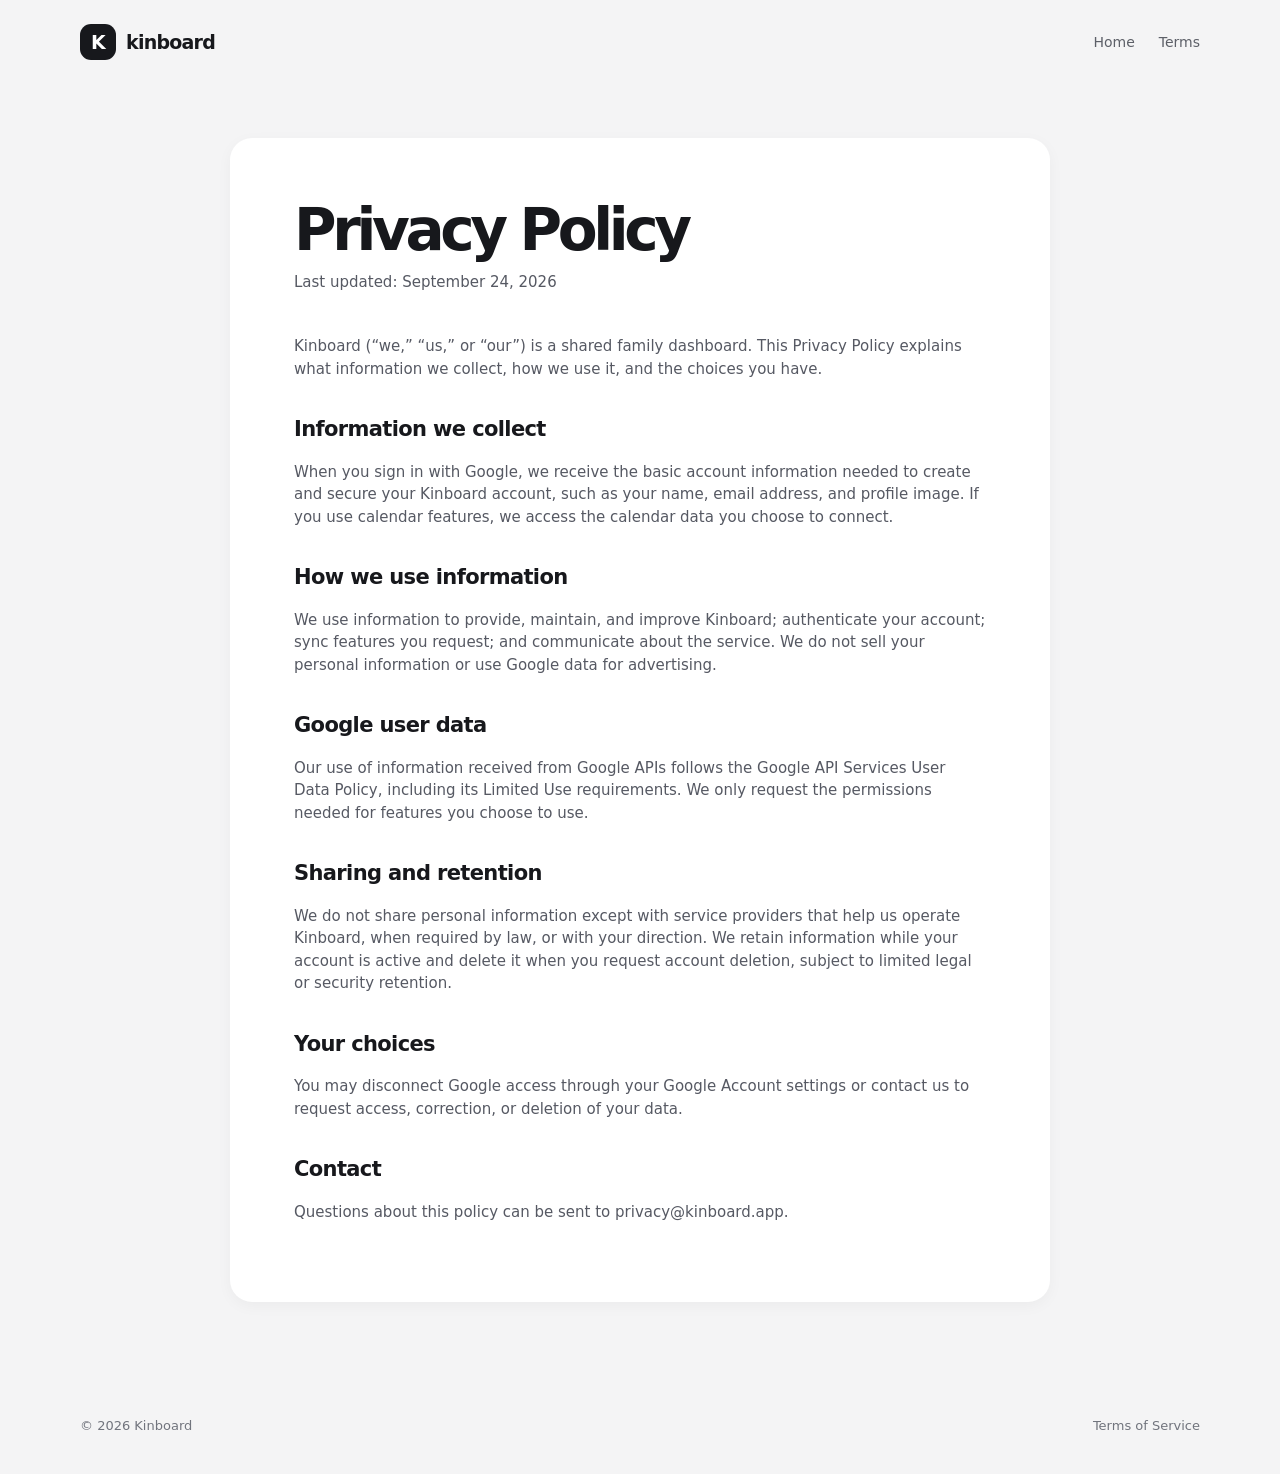
==== privacy/index.html @ 1fabeb4c "Create Kinboard landing page" ====
<!doctype html><html lang="en"><head><meta charset="utf-8"><meta name="viewport" content="width=device-width, initial-scale=1"><title>Privacy Policy — Kinboard</title><link rel="stylesheet" href="../styles.css"></head><body><header class="site-header"><div class="container nav"><a class="brand" href="/"><span class="brand-mark">K</span> kinboard</a><nav class="nav-links"><a href="/">Home</a><a href="/terms/">Terms</a></nav></div></header><main class="legal container"><article class="card legal-card"><h1>Privacy Policy</h1><p class="updated">Last updated: September 24, 2026</p><p>Kinboard (“we,” “us,” or “our”) is a shared family dashboard. This Privacy Policy explains what information we collect, how we use it, and the choices you have.</p><h2>Information we collect</h2><p>When you sign in with Google, we receive the basic account information needed to create and secure your Kinboard account, such as your name, email address, and profile image. If you use calendar features, we access the calendar data you choose to connect.</p><h2>How we use information</h2><p>We use information to provide, maintain, and improve Kinboard; authenticate your account; sync features you request; and communicate about the service. We do not sell your personal information or use Google data for advertising.</p><h2>Google user data</h2><p>Our use of information received from Google APIs follows the Google API Services User Data Policy, including its Limited Use requirements. We only request the permissions needed for features you choose to use.</p><h2>Sharing and retention</h2><p>We do not share personal information except with service providers that help us operate Kinboard, when required by law, or with your direction. We retain information while your account is active and delete it when you request account deletion, subject to limited legal or security retention.</p><h2>Your choices</h2><p>You may disconnect Google access through your Google Account settings or contact us to request access, correction, or deletion of your data.</p><h2>Contact</h2><p>Questions about this policy can be sent to <a href="mailto:privacy@kinboard.app">privacy@kinboard.app</a>.</p></article></main><footer class="site-footer"><div class="container footer-inner"><span>© 2026 Kinboard</span><a href="/terms/">Terms of Service</a></div></footer></body></html>
---- styles.css ----
:root {
  --ink: #17181c;
  --muted: #71747d;
  --line: #e8e8ec;
  --surface: #ffffff;
  --soft: #f5f5f7;
  --blue: #2864e8;
  --lavender: #efe5f6;
  --yellow: #ffd11a;
  --shadow: 0 14px 35px rgba(25, 28, 38, .08);
}

* { box-sizing: border-box; }
html { scroll-behavior: smooth; }
body {
  margin: 0;
  color: var(--ink);
  background: #f4f4f5;
  font-family: Inter, ui-sans-serif, system-ui, -apple-system, BlinkMacSystemFont, "Segoe UI", sans-serif;
  line-height: 1.5;
}
a { color: inherit; text-decoration: none; }
.container { width: min(1120px, calc(100% - 40px)); margin: 0 auto; }
.site-header { padding: 24px 0; }
.nav { display: flex; align-items: center; justify-content: space-between; gap: 24px; }
.brand { display: flex; align-items: center; gap: 10px; font-weight: 800; font-size: 19px; letter-spacing: -.04em; }
.brand-mark { display: grid; place-items: center; width: 36px; height: 36px; border-radius: 11px; background: var(--ink); color: #fff; font-size: 19px; }
.nav-links { display: flex; align-items: center; gap: 24px; color: #5d6068; font-size: 14px; }
.nav-links a:hover { color: var(--ink); }
.nav-button, .button { display: inline-flex; align-items: center; justify-content: center; border-radius: 999px; padding: 12px 18px; background: var(--ink); color: #fff; font-weight: 700; font-size: 14px; }
.nav-button:hover, .button:hover { background: #303136; }

.hero { padding: 56px 0 68px; text-align: center; }
.eyebrow { display: inline-flex; align-items: center; gap: 8px; padding: 7px 12px; border: 1px solid #dedee3; border-radius: 999px; color: #656871; background: rgba(255,255,255,.65); font-size: 13px; font-weight: 700; }
.eyebrow span { width: 8px; height: 8px; background: #42c879; border-radius: 50%; }
h1 { max-width: 740px; margin: 22px auto 18px; font-size: clamp(44px, 7vw, 76px); line-height: .98; letter-spacing: -.075em; }
.hero-copy { max-width: 560px; margin: 0 auto 28px; color: var(--muted); font-size: 18px; }
.hero-actions { display: flex; justify-content: center; gap: 12px; flex-wrap: wrap; }
.button.secondary { color: var(--ink); background: #fff; border: 1px solid #dedee3; }

.preview { padding-bottom: 76px; }
.dashboard { display: grid; grid-template-columns: .75fr 1.25fr; gap: 20px; padding: 24px; border: 1px solid #e9e9ec; border-radius: 28px; background: #fafafa; box-shadow: var(--shadow); }
.card { border-radius: 22px; background: var(--surface); padding: 24px; box-shadow: 0 4px 15px rgba(25,28,38,.04); }
.time-card { display: flex; flex-direction: column; justify-content: center; min-height: 310px; text-align: center; }
.time { font-size: clamp(40px, 6vw, 68px); font-weight: 800; letter-spacing: -.07em; line-height: 1; }
.date { margin-top: 12px; color: #5d6068; font-size: 18px; }
.weather-card { position: relative; }
.weather-main { display: flex; align-items: center; gap: 16px; padding-bottom: 20px; border-bottom: 1px solid var(--line); }
.weather-icon { font-size: 45px; }
.temperature { font-size: 38px; font-weight: 800; letter-spacing: -.06em; }
.feels { margin-left: 8px; color: var(--muted); font-size: 14px; }
.condition { color: #5d6068; }
.weather-stats, .forecast { display: grid; grid-template-columns: repeat(3, 1fr); gap: 15px; }
.weather-stats { padding: 18px 0; border-bottom: 1px solid var(--line); text-align: center; }
.stat-label { display: block; color: var(--muted); font-size: 12px; }
.stat-value { font-size: 14px; font-weight: 700; }
.forecast { padding-top: 18px; }
.forecast-day { display: grid; gap: 5px; color: #585b64; font-size: 13px; }
.forecast-icon { font-size: 24px; }
.forecast-temp { color: var(--ink); font-weight: 700; }

.feature-grid { display: grid; grid-template-columns: repeat(3, 1fr); gap: 20px; padding-bottom: 78px; }
.feature-card { min-height: 190px; }
.feature-icon { font-size: 25px; }
.feature-card h3 { margin: 15px 0 7px; font-size: 18px; letter-spacing: -.03em; }
.feature-card p { margin: 0; color: var(--muted); font-size: 14px; }
.cta { margin-bottom: 78px; padding: 44px; border-radius: 24px; background: var(--ink); color: #fff; text-align: center; }
.cta h2 { margin: 0 0 10px; font-size: 32px; letter-spacing: -.05em; }
.cta p { margin: 0 auto 22px; color: #c6c7cc; }
.cta .button { color: var(--ink); background: #fff; }
.site-footer { padding: 24px 0 38px; color: var(--muted); font-size: 13px; }
.footer-inner { display: flex; justify-content: space-between; gap: 20px; }
.footer-links { display: flex; gap: 18px; }

.legal { padding: 54px 0 90px; }
.legal-card { max-width: 820px; margin: 0 auto; padding: clamp(28px, 5vw, 64px); }
.legal h1 { margin: 0 0 12px; max-width: none; font-size: clamp(38px, 6vw, 58px); text-align: left; }
.updated { margin: 0 0 42px; color: var(--muted); font-size: 14px; }
.legal h2 { margin: 34px 0 9px; font-size: 21px; letter-spacing: -.03em; }
.legal p, .legal li { color: #565963; font-size: 15px; }
.legal ul { padding-left: 22px; }

@media (max-width: 720px) {
  .container { width: min(100% - 28px, 1120px); }
  .nav-links a:not(.nav-button) { display: none; }
  .hero { padding-top: 34px; }
  .dashboard, .feature-grid { grid-template-columns: 1fr; }
  .dashboard { padding: 12px; }
  .time-card { min-height: 220px; }
  .card { padding: 20px; }
  .cta { padding: 34px 22px; }
  .footer-inner { flex-direction: column; }
}
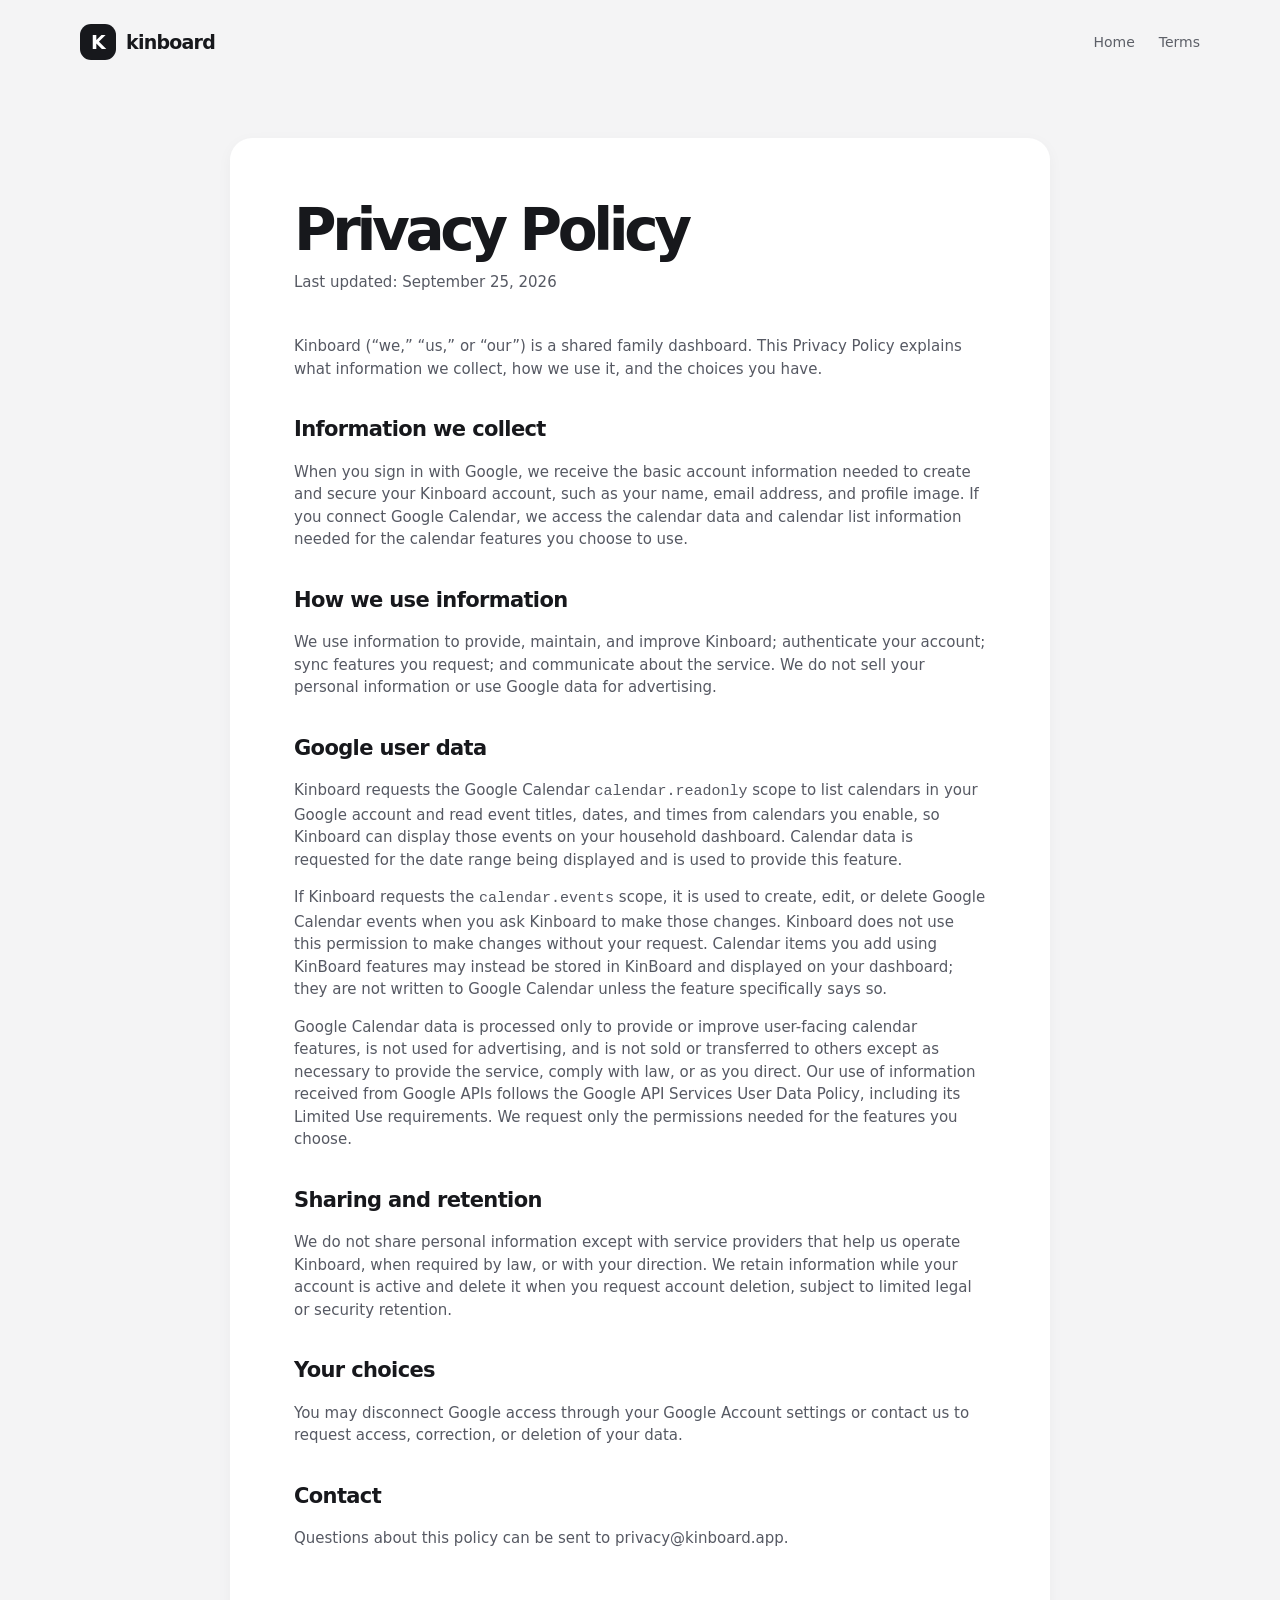
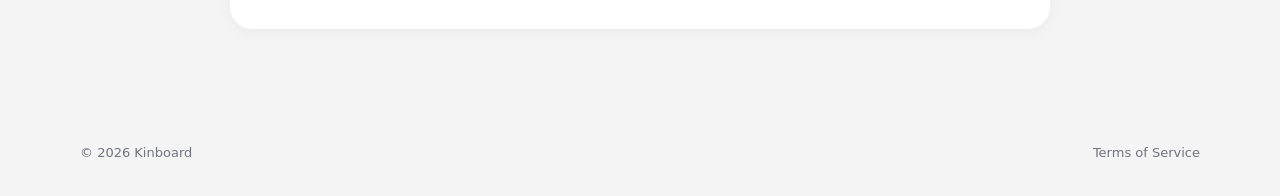
==== commit c1e5c22d: "Update Google Calendar privacy disclosures" ====
--- a/privacy/index.html
+++ b/privacy/index.html
@@ -1 +1 @@
-<!doctype html><html lang="en"><head><meta charset="utf-8"><meta name="viewport" content="width=device-width, initial-scale=1"><title>Privacy Policy — Kinboard</title><link rel="stylesheet" href="../styles.css"></head><body><header class="site-header"><div class="container nav"><a class="brand" href="/"><span class="brand-mark">K</span> kinboard</a><nav class="nav-links"><a href="/">Home</a><a href="/terms/">Terms</a></nav></div></header><main class="legal container"><article class="card legal-card"><h1>Privacy Policy</h1><p class="updated">Last updated: September 24, 2026</p><p>Kinboard (“we,” “us,” or “our”) is a shared family dashboard. This Privacy Policy explains what information we collect, how we use it, and the choices you have.</p><h2>Information we collect</h2><p>When you sign in with Google, we receive the basic account information needed to create and secure your Kinboard account, such as your name, email address, and profile image. If you use calendar features, we access the calendar data you choose to connect.</p><h2>How we use information</h2><p>We use information to provide, maintain, and improve Kinboard; authenticate your account; sync features you request; and communicate about the service. We do not sell your personal information or use Google data for advertising.</p><h2>Google user data</h2><p>Our use of information received from Google APIs follows the Google API Services User Data Policy, including its Limited Use requirements. We only request the permissions needed for features you choose to use.</p><h2>Sharing and retention</h2><p>We do not share personal information except with service providers that help us operate Kinboard, when required by law, or with your direction. We retain information while your account is active and delete it when you request account deletion, subject to limited legal or security retention.</p><h2>Your choices</h2><p>You may disconnect Google access through your Google Account settings or contact us to request access, correction, or deletion of your data.</p><h2>Contact</h2><p>Questions about this policy can be sent to <a href="mailto:privacy@kinboard.app">privacy@kinboard.app</a>.</p></article></main><footer class="site-footer"><div class="container footer-inner"><span>© 2026 Kinboard</span><a href="/terms/">Terms of Service</a></div></footer></body></html>
+<!doctype html><html lang="en"><head><meta charset="utf-8"><meta name="viewport" content="width=device-width, initial-scale=1"><title>Privacy Policy — Kinboard</title><link rel="stylesheet" href="../styles.css"></head><body><header class="site-header"><div class="container nav"><a class="brand" href="/"><span class="brand-mark">K</span> kinboard</a><nav class="nav-links"><a href="/">Home</a><a href="/terms/">Terms</a></nav></div></header><main class="legal container"><article class="card legal-card"><h1>Privacy Policy</h1><p class="updated">Last updated: September 25, 2026</p><p>Kinboard (“we,” “us,” or “our”) is a shared family dashboard. This Privacy Policy explains what information we collect, how we use it, and the choices you have.</p><h2>Information we collect</h2><p>When you sign in with Google, we receive the basic account information needed to create and secure your Kinboard account, such as your name, email address, and profile image. If you connect Google Calendar, we access the calendar data and calendar list information needed for the calendar features you choose to use.</p><h2>How we use information</h2><p>We use information to provide, maintain, and improve Kinboard; authenticate your account; sync features you request; and communicate about the service. We do not sell your personal information or use Google data for advertising.</p><h2>Google user data</h2><p>Kinboard requests the Google Calendar <code>calendar.readonly</code> scope to list calendars in your Google account and read event titles, dates, and times from calendars you enable, so Kinboard can display those events on your household dashboard. Calendar data is requested for the date range being displayed and is used to provide this feature.</p><p>If Kinboard requests the <code>calendar.events</code> scope, it is used to create, edit, or delete Google Calendar events when you ask Kinboard to make those changes. Kinboard does not use this permission to make changes without your request. Calendar items you add using KinBoard features may instead be stored in KinBoard and displayed on your dashboard; they are not written to Google Calendar unless the feature specifically says so.</p><p>Google Calendar data is processed only to provide or improve user-facing calendar features, is not used for advertising, and is not sold or transferred to others except as necessary to provide the service, comply with law, or as you direct. Our use of information received from Google APIs follows the Google API Services User Data Policy, including its Limited Use requirements. We request only the permissions needed for the features you choose.</p><h2>Sharing and retention</h2><p>We do not share personal information except with service providers that help us operate Kinboard, when required by law, or with your direction. We retain information while your account is active and delete it when you request account deletion, subject to limited legal or security retention.</p><h2>Your choices</h2><p>You may disconnect Google access through your Google Account settings or contact us to request access, correction, or deletion of your data.</p><h2>Contact</h2><p>Questions about this policy can be sent to <a href="mailto:privacy@kinboard.app">privacy@kinboard.app</a>.</p></article></main><footer class="site-footer"><div class="container footer-inner"><span>© 2026 Kinboard</span><a href="/terms/">Terms of Service</a></div></footer></body></html>
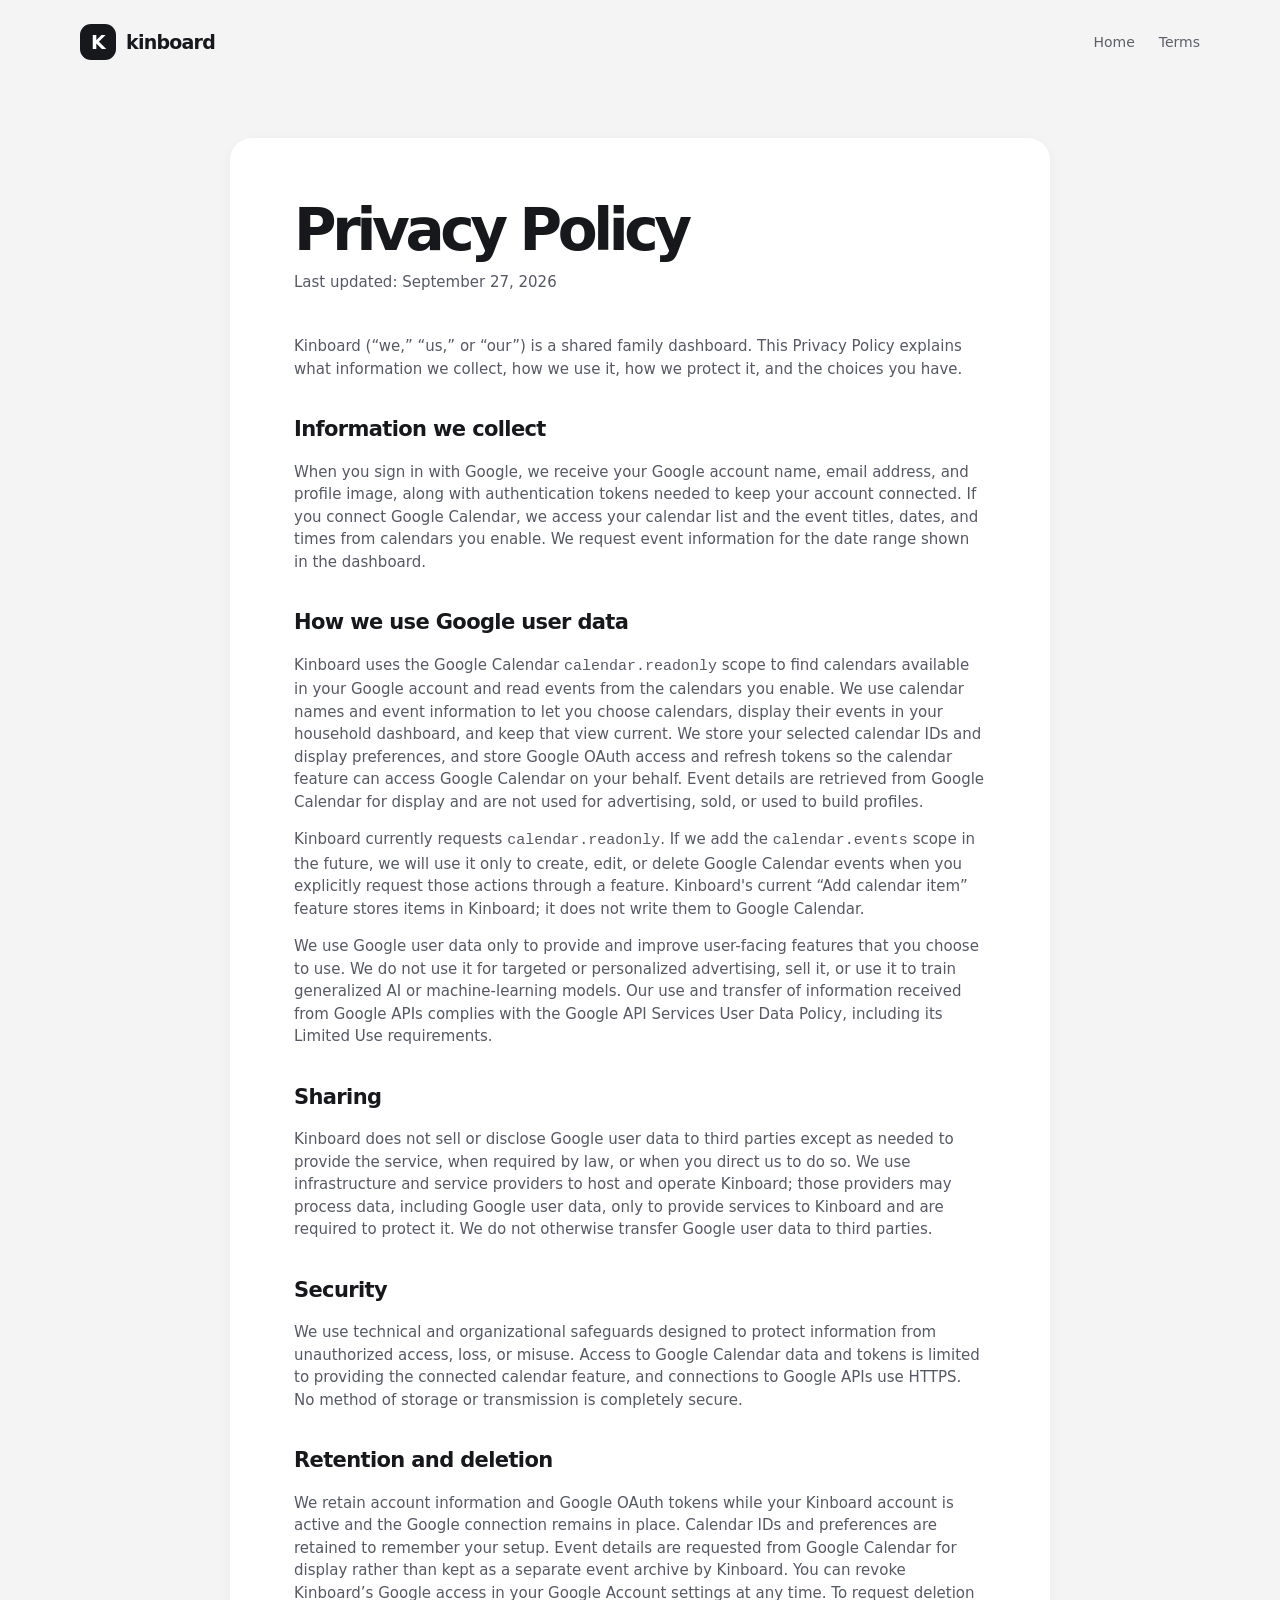
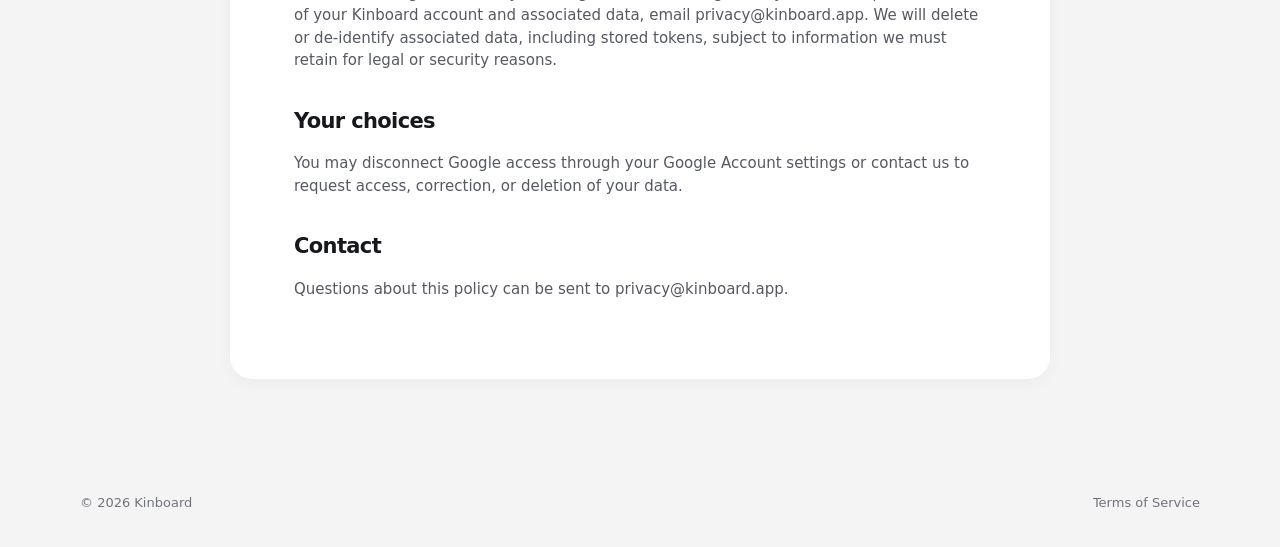
==== commit 242efb70: "Align privacy policy with Google requirements" ====
--- a/privacy/index.html
+++ b/privacy/index.html
@@ -1 +1 @@
-<!doctype html><html lang="en"><head><meta charset="utf-8"><meta name="viewport" content="width=device-width, initial-scale=1"><title>Privacy Policy — Kinboard</title><link rel="stylesheet" href="../styles.css"></head><body><header class="site-header"><div class="container nav"><a class="brand" href="/"><span class="brand-mark">K</span> kinboard</a><nav class="nav-links"><a href="/">Home</a><a href="/terms/">Terms</a></nav></div></header><main class="legal container"><article class="card legal-card"><h1>Privacy Policy</h1><p class="updated">Last updated: September 25, 2026</p><p>Kinboard (“we,” “us,” or “our”) is a shared family dashboard. This Privacy Policy explains what information we collect, how we use it, and the choices you have.</p><h2>Information we collect</h2><p>When you sign in with Google, we receive the basic account information needed to create and secure your Kinboard account, such as your name, email address, and profile image. If you connect Google Calendar, we access the calendar data and calendar list information needed for the calendar features you choose to use.</p><h2>How we use information</h2><p>We use information to provide, maintain, and improve Kinboard; authenticate your account; sync features you request; and communicate about the service. We do not sell your personal information or use Google data for advertising.</p><h2>Google user data</h2><p>Kinboard requests the Google Calendar <code>calendar.readonly</code> scope to list calendars in your Google account and read event titles, dates, and times from calendars you enable, so Kinboard can display those events on your household dashboard. Calendar data is requested for the date range being displayed and is used to provide this feature.</p><p>If Kinboard requests the <code>calendar.events</code> scope, it is used to create, edit, or delete Google Calendar events when you ask Kinboard to make those changes. Kinboard does not use this permission to make changes without your request. Calendar items you add using KinBoard features may instead be stored in KinBoard and displayed on your dashboard; they are not written to Google Calendar unless the feature specifically says so.</p><p>Google Calendar data is processed only to provide or improve user-facing calendar features, is not used for advertising, and is not sold or transferred to others except as necessary to provide the service, comply with law, or as you direct. Our use of information received from Google APIs follows the Google API Services User Data Policy, including its Limited Use requirements. We request only the permissions needed for the features you choose.</p><h2>Sharing and retention</h2><p>We do not share personal information except with service providers that help us operate Kinboard, when required by law, or with your direction. We retain information while your account is active and delete it when you request account deletion, subject to limited legal or security retention.</p><h2>Your choices</h2><p>You may disconnect Google access through your Google Account settings or contact us to request access, correction, or deletion of your data.</p><h2>Contact</h2><p>Questions about this policy can be sent to <a href="mailto:privacy@kinboard.app">privacy@kinboard.app</a>.</p></article></main><footer class="site-footer"><div class="container footer-inner"><span>© 2026 Kinboard</span><a href="/terms/">Terms of Service</a></div></footer></body></html>
+<!doctype html><html lang="en"><head><meta charset="utf-8"><meta name="viewport" content="width=device-width, initial-scale=1"><title>Privacy Policy — Kinboard</title><link rel="stylesheet" href="../styles.css"></head><body><header class="site-header"><div class="container nav"><a class="brand" href="/"><span class="brand-mark">K</span> kinboard</a><nav class="nav-links"><a href="/">Home</a><a href="/terms/">Terms</a></nav></div></header><main class="legal container"><article class="card legal-card"><h1>Privacy Policy</h1><p class="updated">Last updated: September 27, 2026</p><p>Kinboard (“we,” “us,” or “our”) is a shared family dashboard. This Privacy Policy explains what information we collect, how we use it, how we protect it, and the choices you have.</p><h2>Information we collect</h2><p>When you sign in with Google, we receive your Google account name, email address, and profile image, along with authentication tokens needed to keep your account connected. If you connect Google Calendar, we access your calendar list and the event titles, dates, and times from calendars you enable. We request event information for the date range shown in the dashboard.</p><h2>How we use Google user data</h2><p>Kinboard uses the Google Calendar <code>calendar.readonly</code> scope to find calendars available in your Google account and read events from the calendars you enable. We use calendar names and event information to let you choose calendars, display their events in your household dashboard, and keep that view current. We store your selected calendar IDs and display preferences, and store Google OAuth access and refresh tokens so the calendar feature can access Google Calendar on your behalf. Event details are retrieved from Google Calendar for display and are not used for advertising, sold, or used to build profiles.</p><p>Kinboard currently requests <code>calendar.readonly</code>. If we add the <code>calendar.events</code> scope in the future, we will use it only to create, edit, or delete Google Calendar events when you explicitly request those actions through a feature. Kinboard's current “Add calendar item” feature stores items in Kinboard; it does not write them to Google Calendar.</p><p>We use Google user data only to provide and improve user-facing features that you choose to use. We do not use it for targeted or personalized advertising, sell it, or use it to train generalized AI or machine-learning models. Our use and transfer of information received from Google APIs complies with the Google API Services User Data Policy, including its Limited Use requirements.</p><h2>Sharing</h2><p>Kinboard does not sell or disclose Google user data to third parties except as needed to provide the service, when required by law, or when you direct us to do so. We use infrastructure and service providers to host and operate Kinboard; those providers may process data, including Google user data, only to provide services to Kinboard and are required to protect it. We do not otherwise transfer Google user data to third parties.</p><h2>Security</h2><p>We use technical and organizational safeguards designed to protect information from unauthorized access, loss, or misuse. Access to Google Calendar data and tokens is limited to providing the connected calendar feature, and connections to Google APIs use HTTPS. No method of storage or transmission is completely secure.</p><h2>Retention and deletion</h2><p>We retain account information and Google OAuth tokens while your Kinboard account is active and the Google connection remains in place. Calendar IDs and preferences are retained to remember your setup. Event details are requested from Google Calendar for display rather than kept as a separate event archive by Kinboard. You can revoke Kinboard’s Google access in your Google Account settings at any time. To request deletion of your Kinboard account and associated data, email <a href="mailto:privacy@kinboard.app">privacy@kinboard.app</a>. We will delete or de-identify associated data, including stored tokens, subject to information we must retain for legal or security reasons.</p><h2>Your choices</h2><p>You may disconnect Google access through your Google Account settings or contact us to request access, correction, or deletion of your data.</p><h2>Contact</h2><p>Questions about this policy can be sent to <a href="mailto:privacy@kinboard.app">privacy@kinboard.app</a>.</p></article></main><footer class="site-footer"><div class="container footer-inner"><span>© 2026 Kinboard</span><a href="/terms/">Terms of Service</a></div></footer></body></html>
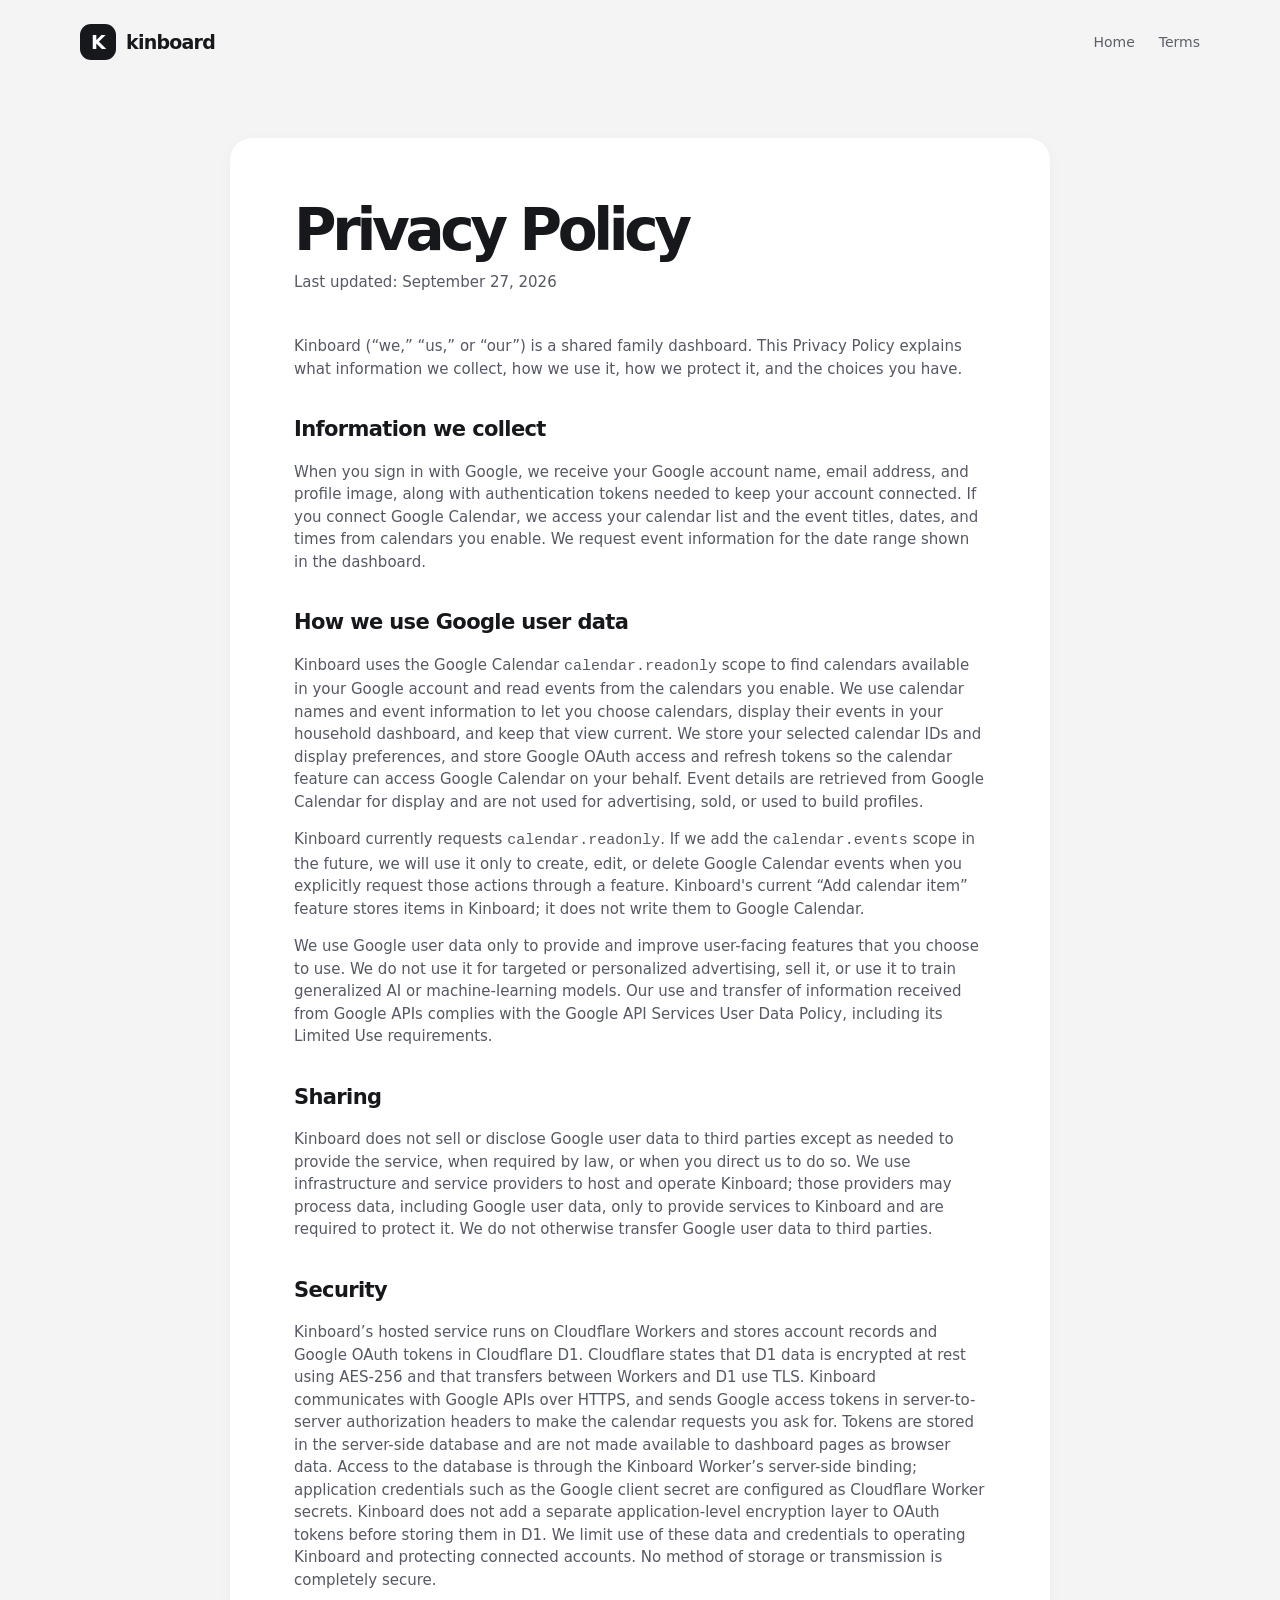
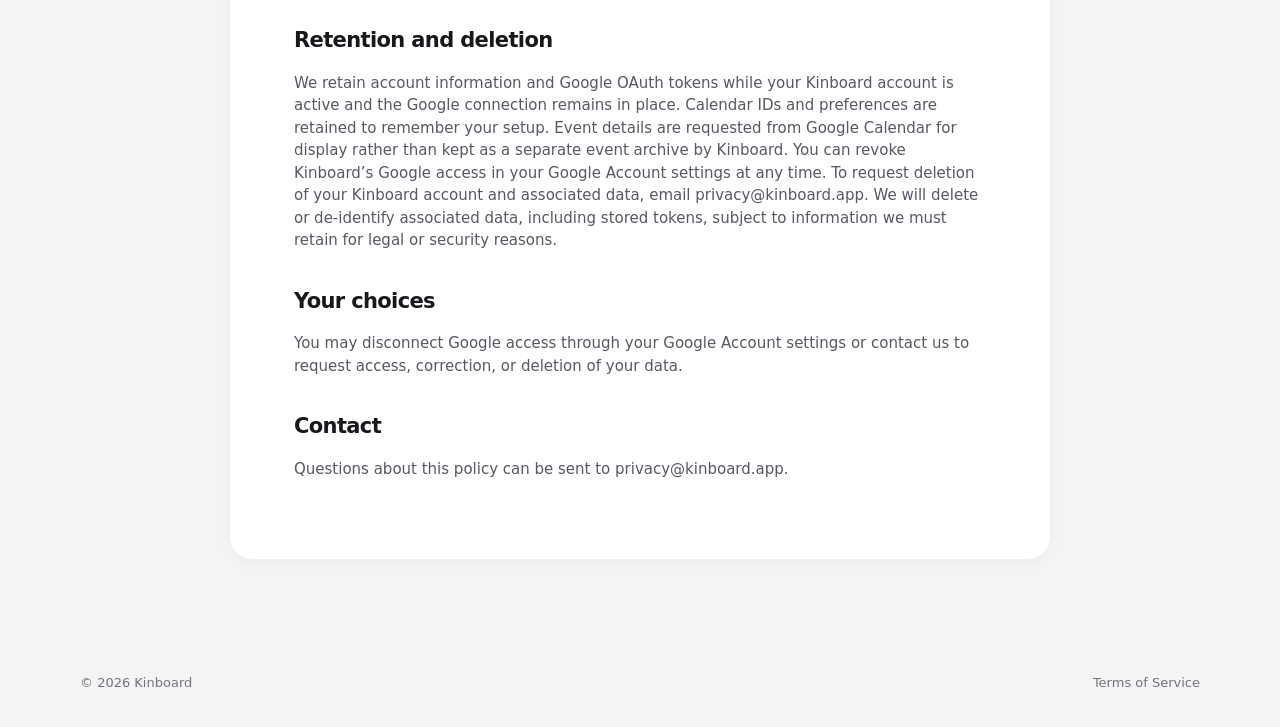
==== commit 3bcef510: "Specify Google data security protections" ====
--- a/privacy/index.html
+++ b/privacy/index.html
@@ -1 +1 @@
-<!doctype html><html lang="en"><head><meta charset="utf-8"><meta name="viewport" content="width=device-width, initial-scale=1"><title>Privacy Policy — Kinboard</title><link rel="stylesheet" href="../styles.css"></head><body><header class="site-header"><div class="container nav"><a class="brand" href="/"><span class="brand-mark">K</span> kinboard</a><nav class="nav-links"><a href="/">Home</a><a href="/terms/">Terms</a></nav></div></header><main class="legal container"><article class="card legal-card"><h1>Privacy Policy</h1><p class="updated">Last updated: September 27, 2026</p><p>Kinboard (“we,” “us,” or “our”) is a shared family dashboard. This Privacy Policy explains what information we collect, how we use it, how we protect it, and the choices you have.</p><h2>Information we collect</h2><p>When you sign in with Google, we receive your Google account name, email address, and profile image, along with authentication tokens needed to keep your account connected. If you connect Google Calendar, we access your calendar list and the event titles, dates, and times from calendars you enable. We request event information for the date range shown in the dashboard.</p><h2>How we use Google user data</h2><p>Kinboard uses the Google Calendar <code>calendar.readonly</code> scope to find calendars available in your Google account and read events from the calendars you enable. We use calendar names and event information to let you choose calendars, display their events in your household dashboard, and keep that view current. We store your selected calendar IDs and display preferences, and store Google OAuth access and refresh tokens so the calendar feature can access Google Calendar on your behalf. Event details are retrieved from Google Calendar for display and are not used for advertising, sold, or used to build profiles.</p><p>Kinboard currently requests <code>calendar.readonly</code>. If we add the <code>calendar.events</code> scope in the future, we will use it only to create, edit, or delete Google Calendar events when you explicitly request those actions through a feature. Kinboard's current “Add calendar item” feature stores items in Kinboard; it does not write them to Google Calendar.</p><p>We use Google user data only to provide and improve user-facing features that you choose to use. We do not use it for targeted or personalized advertising, sell it, or use it to train generalized AI or machine-learning models. Our use and transfer of information received from Google APIs complies with the Google API Services User Data Policy, including its Limited Use requirements.</p><h2>Sharing</h2><p>Kinboard does not sell or disclose Google user data to third parties except as needed to provide the service, when required by law, or when you direct us to do so. We use infrastructure and service providers to host and operate Kinboard; those providers may process data, including Google user data, only to provide services to Kinboard and are required to protect it. We do not otherwise transfer Google user data to third parties.</p><h2>Security</h2><p>We use technical and organizational safeguards designed to protect information from unauthorized access, loss, or misuse. Access to Google Calendar data and tokens is limited to providing the connected calendar feature, and connections to Google APIs use HTTPS. No method of storage or transmission is completely secure.</p><h2>Retention and deletion</h2><p>We retain account information and Google OAuth tokens while your Kinboard account is active and the Google connection remains in place. Calendar IDs and preferences are retained to remember your setup. Event details are requested from Google Calendar for display rather than kept as a separate event archive by Kinboard. You can revoke Kinboard’s Google access in your Google Account settings at any time. To request deletion of your Kinboard account and associated data, email <a href="mailto:privacy@kinboard.app">privacy@kinboard.app</a>. We will delete or de-identify associated data, including stored tokens, subject to information we must retain for legal or security reasons.</p><h2>Your choices</h2><p>You may disconnect Google access through your Google Account settings or contact us to request access, correction, or deletion of your data.</p><h2>Contact</h2><p>Questions about this policy can be sent to <a href="mailto:privacy@kinboard.app">privacy@kinboard.app</a>.</p></article></main><footer class="site-footer"><div class="container footer-inner"><span>© 2026 Kinboard</span><a href="/terms/">Terms of Service</a></div></footer></body></html>
+<!doctype html><html lang="en"><head><meta charset="utf-8"><meta name="viewport" content="width=device-width, initial-scale=1"><title>Privacy Policy — Kinboard</title><link rel="stylesheet" href="../styles.css"></head><body><header class="site-header"><div class="container nav"><a class="brand" href="/"><span class="brand-mark">K</span> kinboard</a><nav class="nav-links"><a href="/">Home</a><a href="/terms/">Terms</a></nav></div></header><main class="legal container"><article class="card legal-card"><h1>Privacy Policy</h1><p class="updated">Last updated: September 27, 2026</p><p>Kinboard (“we,” “us,” or “our”) is a shared family dashboard. This Privacy Policy explains what information we collect, how we use it, how we protect it, and the choices you have.</p><h2>Information we collect</h2><p>When you sign in with Google, we receive your Google account name, email address, and profile image, along with authentication tokens needed to keep your account connected. If you connect Google Calendar, we access your calendar list and the event titles, dates, and times from calendars you enable. We request event information for the date range shown in the dashboard.</p><h2>How we use Google user data</h2><p>Kinboard uses the Google Calendar <code>calendar.readonly</code> scope to find calendars available in your Google account and read events from the calendars you enable. We use calendar names and event information to let you choose calendars, display their events in your household dashboard, and keep that view current. We store your selected calendar IDs and display preferences, and store Google OAuth access and refresh tokens so the calendar feature can access Google Calendar on your behalf. Event details are retrieved from Google Calendar for display and are not used for advertising, sold, or used to build profiles.</p><p>Kinboard currently requests <code>calendar.readonly</code>. If we add the <code>calendar.events</code> scope in the future, we will use it only to create, edit, or delete Google Calendar events when you explicitly request those actions through a feature. Kinboard's current “Add calendar item” feature stores items in Kinboard; it does not write them to Google Calendar.</p><p>We use Google user data only to provide and improve user-facing features that you choose to use. We do not use it for targeted or personalized advertising, sell it, or use it to train generalized AI or machine-learning models. Our use and transfer of information received from Google APIs complies with the Google API Services User Data Policy, including its Limited Use requirements.</p><h2>Sharing</h2><p>Kinboard does not sell or disclose Google user data to third parties except as needed to provide the service, when required by law, or when you direct us to do so. We use infrastructure and service providers to host and operate Kinboard; those providers may process data, including Google user data, only to provide services to Kinboard and are required to protect it. We do not otherwise transfer Google user data to third parties.</p><h2>Security</h2><p>Kinboard’s hosted service runs on Cloudflare Workers and stores account records and Google OAuth tokens in Cloudflare D1. Cloudflare states that D1 data is encrypted at rest using AES-256 and that transfers between Workers and D1 use TLS. Kinboard communicates with Google APIs over HTTPS, and sends Google access tokens in server-to-server authorization headers to make the calendar requests you ask for. Tokens are stored in the server-side database and are not made available to dashboard pages as browser data. Access to the database is through the Kinboard Worker’s server-side binding; application credentials such as the Google client secret are configured as Cloudflare Worker secrets. Kinboard does not add a separate application-level encryption layer to OAuth tokens before storing them in D1. We limit use of these data and credentials to operating Kinboard and protecting connected accounts. No method of storage or transmission is completely secure.</p><h2>Retention and deletion</h2><p>We retain account information and Google OAuth tokens while your Kinboard account is active and the Google connection remains in place. Calendar IDs and preferences are retained to remember your setup. Event details are requested from Google Calendar for display rather than kept as a separate event archive by Kinboard. You can revoke Kinboard’s Google access in your Google Account settings at any time. To request deletion of your Kinboard account and associated data, email <a href="mailto:privacy@kinboard.app">privacy@kinboard.app</a>. We will delete or de-identify associated data, including stored tokens, subject to information we must retain for legal or security reasons.</p><h2>Your choices</h2><p>You may disconnect Google access through your Google Account settings or contact us to request access, correction, or deletion of your data.</p><h2>Contact</h2><p>Questions about this policy can be sent to <a href="mailto:privacy@kinboard.app">privacy@kinboard.app</a>.</p></article></main><footer class="site-footer"><div class="container footer-inner"><span>© 2026 Kinboard</span><a href="/terms/">Terms of Service</a></div></footer></body></html>
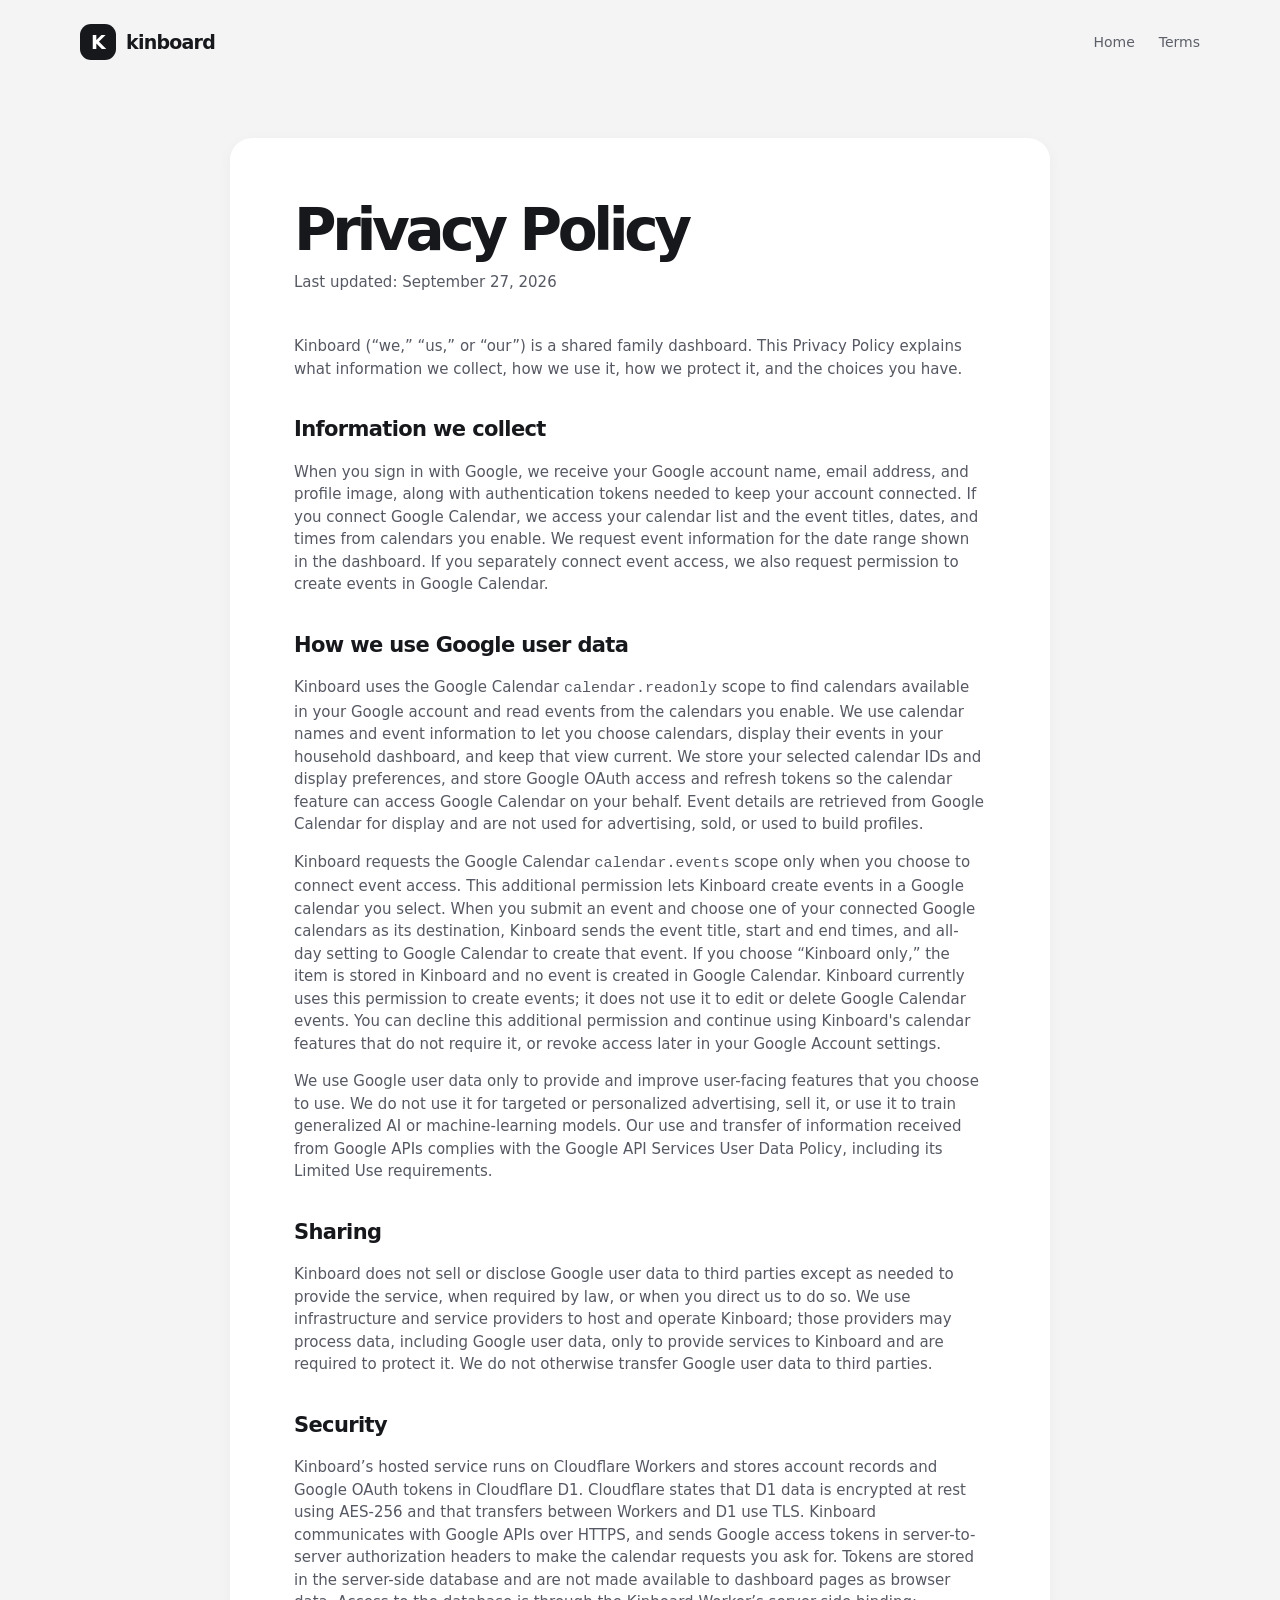
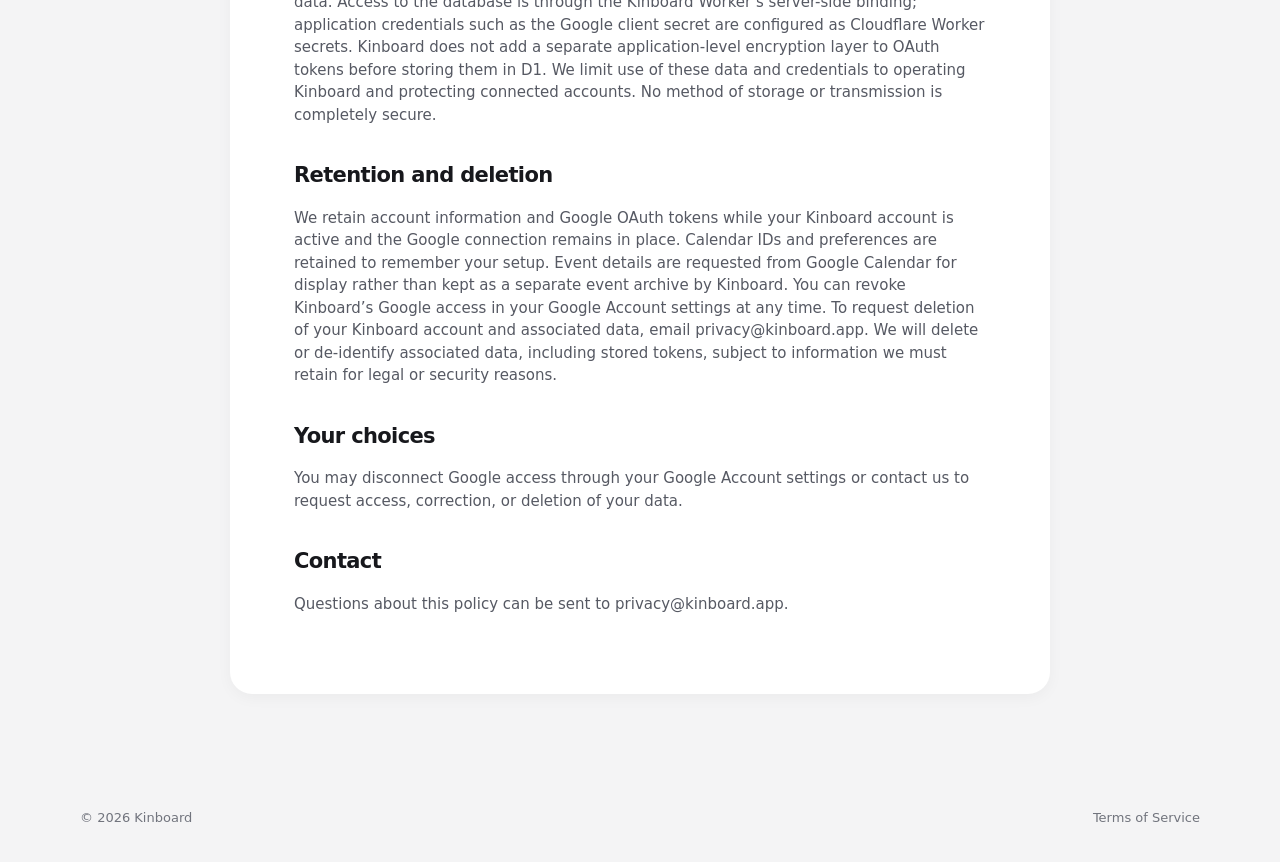
==== commit c0201d69: "Update privacy policy for calendar event access" ====
--- a/privacy/index.html
+++ b/privacy/index.html
@@ -1 +1 @@
-<!doctype html><html lang="en"><head><meta charset="utf-8"><meta name="viewport" content="width=device-width, initial-scale=1"><title>Privacy Policy — Kinboard</title><link rel="stylesheet" href="../styles.css"></head><body><header class="site-header"><div class="container nav"><a class="brand" href="/"><span class="brand-mark">K</span> kinboard</a><nav class="nav-links"><a href="/">Home</a><a href="/terms/">Terms</a></nav></div></header><main class="legal container"><article class="card legal-card"><h1>Privacy Policy</h1><p class="updated">Last updated: September 27, 2026</p><p>Kinboard (“we,” “us,” or “our”) is a shared family dashboard. This Privacy Policy explains what information we collect, how we use it, how we protect it, and the choices you have.</p><h2>Information we collect</h2><p>When you sign in with Google, we receive your Google account name, email address, and profile image, along with authentication tokens needed to keep your account connected. If you connect Google Calendar, we access your calendar list and the event titles, dates, and times from calendars you enable. We request event information for the date range shown in the dashboard.</p><h2>How we use Google user data</h2><p>Kinboard uses the Google Calendar <code>calendar.readonly</code> scope to find calendars available in your Google account and read events from the calendars you enable. We use calendar names and event information to let you choose calendars, display their events in your household dashboard, and keep that view current. We store your selected calendar IDs and display preferences, and store Google OAuth access and refresh tokens so the calendar feature can access Google Calendar on your behalf. Event details are retrieved from Google Calendar for display and are not used for advertising, sold, or used to build profiles.</p><p>Kinboard currently requests <code>calendar.readonly</code>. If we add the <code>calendar.events</code> scope in the future, we will use it only to create, edit, or delete Google Calendar events when you explicitly request those actions through a feature. Kinboard's current “Add calendar item” feature stores items in Kinboard; it does not write them to Google Calendar.</p><p>We use Google user data only to provide and improve user-facing features that you choose to use. We do not use it for targeted or personalized advertising, sell it, or use it to train generalized AI or machine-learning models. Our use and transfer of information received from Google APIs complies with the Google API Services User Data Policy, including its Limited Use requirements.</p><h2>Sharing</h2><p>Kinboard does not sell or disclose Google user data to third parties except as needed to provide the service, when required by law, or when you direct us to do so. We use infrastructure and service providers to host and operate Kinboard; those providers may process data, including Google user data, only to provide services to Kinboard and are required to protect it. We do not otherwise transfer Google user data to third parties.</p><h2>Security</h2><p>Kinboard’s hosted service runs on Cloudflare Workers and stores account records and Google OAuth tokens in Cloudflare D1. Cloudflare states that D1 data is encrypted at rest using AES-256 and that transfers between Workers and D1 use TLS. Kinboard communicates with Google APIs over HTTPS, and sends Google access tokens in server-to-server authorization headers to make the calendar requests you ask for. Tokens are stored in the server-side database and are not made available to dashboard pages as browser data. Access to the database is through the Kinboard Worker’s server-side binding; application credentials such as the Google client secret are configured as Cloudflare Worker secrets. Kinboard does not add a separate application-level encryption layer to OAuth tokens before storing them in D1. We limit use of these data and credentials to operating Kinboard and protecting connected accounts. No method of storage or transmission is completely secure.</p><h2>Retention and deletion</h2><p>We retain account information and Google OAuth tokens while your Kinboard account is active and the Google connection remains in place. Calendar IDs and preferences are retained to remember your setup. Event details are requested from Google Calendar for display rather than kept as a separate event archive by Kinboard. You can revoke Kinboard’s Google access in your Google Account settings at any time. To request deletion of your Kinboard account and associated data, email <a href="mailto:privacy@kinboard.app">privacy@kinboard.app</a>. We will delete or de-identify associated data, including stored tokens, subject to information we must retain for legal or security reasons.</p><h2>Your choices</h2><p>You may disconnect Google access through your Google Account settings or contact us to request access, correction, or deletion of your data.</p><h2>Contact</h2><p>Questions about this policy can be sent to <a href="mailto:privacy@kinboard.app">privacy@kinboard.app</a>.</p></article></main><footer class="site-footer"><div class="container footer-inner"><span>© 2026 Kinboard</span><a href="/terms/">Terms of Service</a></div></footer></body></html>
+<!doctype html><html lang="en"><head><meta charset="utf-8"><meta name="viewport" content="width=device-width, initial-scale=1"><title>Privacy Policy — Kinboard</title><link rel="stylesheet" href="../styles.css"></head><body><header class="site-header"><div class="container nav"><a class="brand" href="/"><span class="brand-mark">K</span> kinboard</a><nav class="nav-links"><a href="/">Home</a><a href="/terms/">Terms</a></nav></div></header><main class="legal container"><article class="card legal-card"><h1>Privacy Policy</h1><p class="updated">Last updated: September 27, 2026</p><p>Kinboard (“we,” “us,” or “our”) is a shared family dashboard. This Privacy Policy explains what information we collect, how we use it, how we protect it, and the choices you have.</p><h2>Information we collect</h2><p>When you sign in with Google, we receive your Google account name, email address, and profile image, along with authentication tokens needed to keep your account connected. If you connect Google Calendar, we access your calendar list and the event titles, dates, and times from calendars you enable. We request event information for the date range shown in the dashboard. If you separately connect event access, we also request permission to create events in Google Calendar.</p><h2>How we use Google user data</h2><p>Kinboard uses the Google Calendar <code>calendar.readonly</code> scope to find calendars available in your Google account and read events from the calendars you enable. We use calendar names and event information to let you choose calendars, display their events in your household dashboard, and keep that view current. We store your selected calendar IDs and display preferences, and store Google OAuth access and refresh tokens so the calendar feature can access Google Calendar on your behalf. Event details are retrieved from Google Calendar for display and are not used for advertising, sold, or used to build profiles.</p><p>Kinboard requests the Google Calendar <code>calendar.events</code> scope only when you choose to connect event access. This additional permission lets Kinboard create events in a Google calendar you select. When you submit an event and choose one of your connected Google calendars as its destination, Kinboard sends the event title, start and end times, and all-day setting to Google Calendar to create that event. If you choose “Kinboard only,” the item is stored in Kinboard and no event is created in Google Calendar. Kinboard currently uses this permission to create events; it does not use it to edit or delete Google Calendar events. You can decline this additional permission and continue using Kinboard's calendar features that do not require it, or revoke access later in your Google Account settings.</p><p>We use Google user data only to provide and improve user-facing features that you choose to use. We do not use it for targeted or personalized advertising, sell it, or use it to train generalized AI or machine-learning models. Our use and transfer of information received from Google APIs complies with the Google API Services User Data Policy, including its Limited Use requirements.</p><h2>Sharing</h2><p>Kinboard does not sell or disclose Google user data to third parties except as needed to provide the service, when required by law, or when you direct us to do so. We use infrastructure and service providers to host and operate Kinboard; those providers may process data, including Google user data, only to provide services to Kinboard and are required to protect it. We do not otherwise transfer Google user data to third parties.</p><h2>Security</h2><p>Kinboard’s hosted service runs on Cloudflare Workers and stores account records and Google OAuth tokens in Cloudflare D1. Cloudflare states that D1 data is encrypted at rest using AES-256 and that transfers between Workers and D1 use TLS. Kinboard communicates with Google APIs over HTTPS, and sends Google access tokens in server-to-server authorization headers to make the calendar requests you ask for. Tokens are stored in the server-side database and are not made available to dashboard pages as browser data. Access to the database is through the Kinboard Worker’s server-side binding; application credentials such as the Google client secret are configured as Cloudflare Worker secrets. Kinboard does not add a separate application-level encryption layer to OAuth tokens before storing them in D1. We limit use of these data and credentials to operating Kinboard and protecting connected accounts. No method of storage or transmission is completely secure.</p><h2>Retention and deletion</h2><p>We retain account information and Google OAuth tokens while your Kinboard account is active and the Google connection remains in place. Calendar IDs and preferences are retained to remember your setup. Event details are requested from Google Calendar for display rather than kept as a separate event archive by Kinboard. You can revoke Kinboard’s Google access in your Google Account settings at any time. To request deletion of your Kinboard account and associated data, email <a href="mailto:privacy@kinboard.app">privacy@kinboard.app</a>. We will delete or de-identify associated data, including stored tokens, subject to information we must retain for legal or security reasons.</p><h2>Your choices</h2><p>You may disconnect Google access through your Google Account settings or contact us to request access, correction, or deletion of your data.</p><h2>Contact</h2><p>Questions about this policy can be sent to <a href="mailto:privacy@kinboard.app">privacy@kinboard.app</a>.</p></article></main><footer class="site-footer"><div class="container footer-inner"><span>© 2026 Kinboard</span><a href="/terms/">Terms of Service</a></div></footer></body></html>
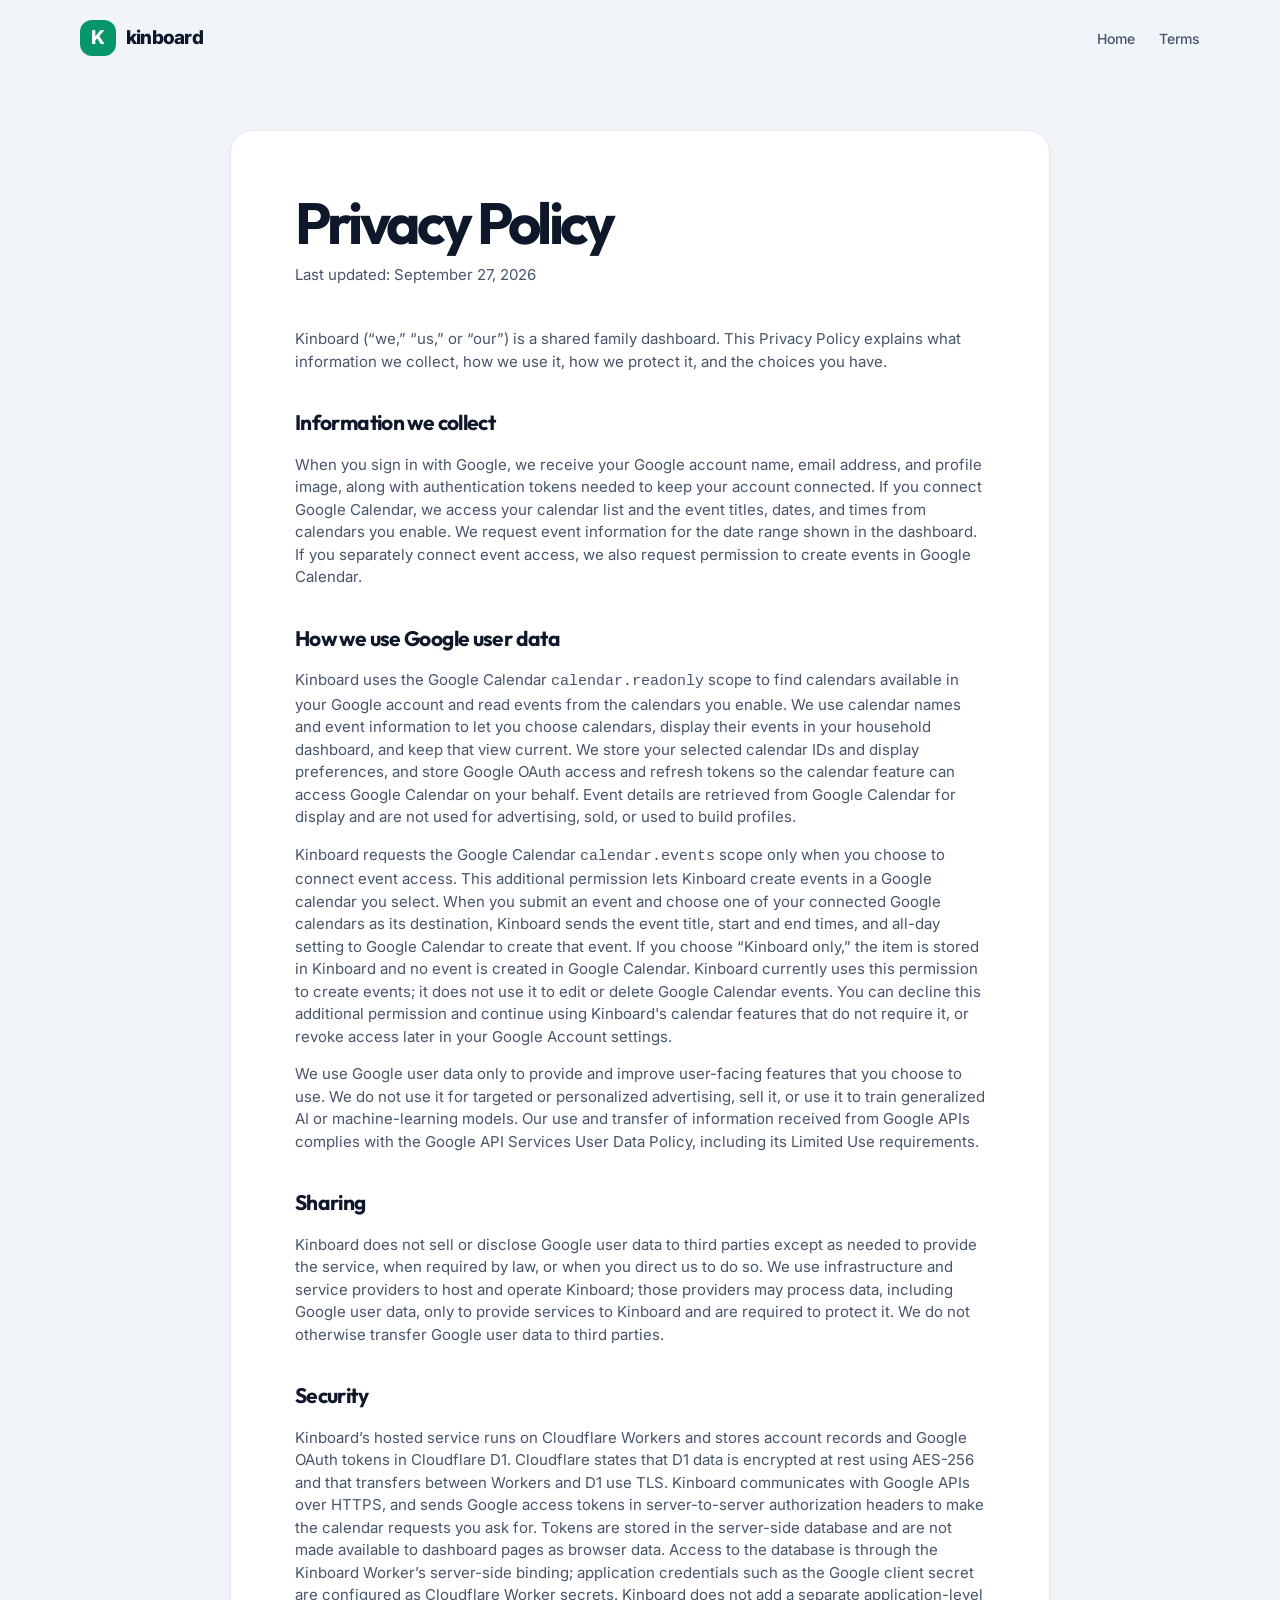
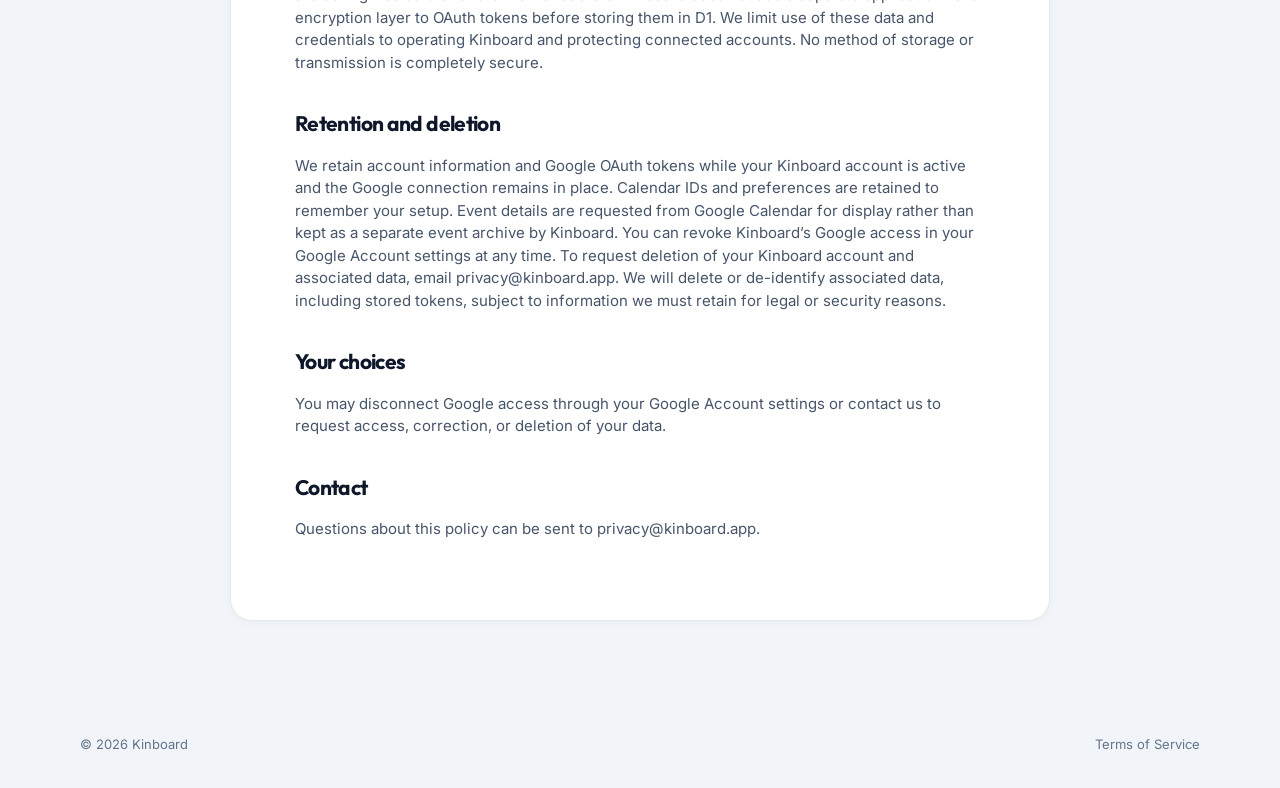
==== commit f5159c6e: "Refresh Kinboard website design system" ====
--- a/privacy/index.html
+++ b/privacy/index.html
@@ -1 +1 @@
-<!doctype html><html lang="en"><head><meta charset="utf-8"><meta name="viewport" content="width=device-width, initial-scale=1"><title>Privacy Policy — Kinboard</title><link rel="stylesheet" href="../styles.css"></head><body><header class="site-header"><div class="container nav"><a class="brand" href="/"><span class="brand-mark">K</span> kinboard</a><nav class="nav-links"><a href="/">Home</a><a href="/terms/">Terms</a></nav></div></header><main class="legal container"><article class="card legal-card"><h1>Privacy Policy</h1><p class="updated">Last updated: September 27, 2026</p><p>Kinboard (“we,” “us,” or “our”) is a shared family dashboard. This Privacy Policy explains what information we collect, how we use it, how we protect it, and the choices you have.</p><h2>Information we collect</h2><p>When you sign in with Google, we receive your Google account name, email address, and profile image, along with authentication tokens needed to keep your account connected. If you connect Google Calendar, we access your calendar list and the event titles, dates, and times from calendars you enable. We request event information for the date range shown in the dashboard. If you separately connect event access, we also request permission to create events in Google Calendar.</p><h2>How we use Google user data</h2><p>Kinboard uses the Google Calendar <code>calendar.readonly</code> scope to find calendars available in your Google account and read events from the calendars you enable. We use calendar names and event information to let you choose calendars, display their events in your household dashboard, and keep that view current. We store your selected calendar IDs and display preferences, and store Google OAuth access and refresh tokens so the calendar feature can access Google Calendar on your behalf. Event details are retrieved from Google Calendar for display and are not used for advertising, sold, or used to build profiles.</p><p>Kinboard requests the Google Calendar <code>calendar.events</code> scope only when you choose to connect event access. This additional permission lets Kinboard create events in a Google calendar you select. When you submit an event and choose one of your connected Google calendars as its destination, Kinboard sends the event title, start and end times, and all-day setting to Google Calendar to create that event. If you choose “Kinboard only,” the item is stored in Kinboard and no event is created in Google Calendar. Kinboard currently uses this permission to create events; it does not use it to edit or delete Google Calendar events. You can decline this additional permission and continue using Kinboard's calendar features that do not require it, or revoke access later in your Google Account settings.</p><p>We use Google user data only to provide and improve user-facing features that you choose to use. We do not use it for targeted or personalized advertising, sell it, or use it to train generalized AI or machine-learning models. Our use and transfer of information received from Google APIs complies with the Google API Services User Data Policy, including its Limited Use requirements.</p><h2>Sharing</h2><p>Kinboard does not sell or disclose Google user data to third parties except as needed to provide the service, when required by law, or when you direct us to do so. We use infrastructure and service providers to host and operate Kinboard; those providers may process data, including Google user data, only to provide services to Kinboard and are required to protect it. We do not otherwise transfer Google user data to third parties.</p><h2>Security</h2><p>Kinboard’s hosted service runs on Cloudflare Workers and stores account records and Google OAuth tokens in Cloudflare D1. Cloudflare states that D1 data is encrypted at rest using AES-256 and that transfers between Workers and D1 use TLS. Kinboard communicates with Google APIs over HTTPS, and sends Google access tokens in server-to-server authorization headers to make the calendar requests you ask for. Tokens are stored in the server-side database and are not made available to dashboard pages as browser data. Access to the database is through the Kinboard Worker’s server-side binding; application credentials such as the Google client secret are configured as Cloudflare Worker secrets. Kinboard does not add a separate application-level encryption layer to OAuth tokens before storing them in D1. We limit use of these data and credentials to operating Kinboard and protecting connected accounts. No method of storage or transmission is completely secure.</p><h2>Retention and deletion</h2><p>We retain account information and Google OAuth tokens while your Kinboard account is active and the Google connection remains in place. Calendar IDs and preferences are retained to remember your setup. Event details are requested from Google Calendar for display rather than kept as a separate event archive by Kinboard. You can revoke Kinboard’s Google access in your Google Account settings at any time. To request deletion of your Kinboard account and associated data, email <a href="mailto:privacy@kinboard.app">privacy@kinboard.app</a>. We will delete or de-identify associated data, including stored tokens, subject to information we must retain for legal or security reasons.</p><h2>Your choices</h2><p>You may disconnect Google access through your Google Account settings or contact us to request access, correction, or deletion of your data.</p><h2>Contact</h2><p>Questions about this policy can be sent to <a href="mailto:privacy@kinboard.app">privacy@kinboard.app</a>.</p></article></main><footer class="site-footer"><div class="container footer-inner"><span>© 2026 Kinboard</span><a href="/terms/">Terms of Service</a></div></footer></body></html>
+<!doctype html><html lang="en"><head><meta charset="utf-8"><meta name="viewport" content="width=device-width, initial-scale=1"><title>Privacy Policy — Kinboard</title><link rel="preconnect" href="https://fonts.googleapis.com"><link rel="preconnect" href="https://fonts.gstatic.com" crossorigin><link href="https://fonts.googleapis.com/css2?family=Inter:wght@400;500;600;700&family=Outfit:wght@600;700&display=swap" rel="stylesheet"><link rel="stylesheet" href="../styles.css"></head><body><header class="site-header"><div class="container nav"><a class="brand" href="/"><span class="brand-mark">K</span> kinboard</a><nav class="nav-links"><a href="/">Home</a><a href="/terms/">Terms</a></nav></div></header><main class="legal container"><article class="card legal-card"><h1>Privacy Policy</h1><p class="updated">Last updated: September 27, 2026</p><p>Kinboard (“we,” “us,” or “our”) is a shared family dashboard. This Privacy Policy explains what information we collect, how we use it, how we protect it, and the choices you have.</p><h2>Information we collect</h2><p>When you sign in with Google, we receive your Google account name, email address, and profile image, along with authentication tokens needed to keep your account connected. If you connect Google Calendar, we access your calendar list and the event titles, dates, and times from calendars you enable. We request event information for the date range shown in the dashboard. If you separately connect event access, we also request permission to create events in Google Calendar.</p><h2>How we use Google user data</h2><p>Kinboard uses the Google Calendar <code>calendar.readonly</code> scope to find calendars available in your Google account and read events from the calendars you enable. We use calendar names and event information to let you choose calendars, display their events in your household dashboard, and keep that view current. We store your selected calendar IDs and display preferences, and store Google OAuth access and refresh tokens so the calendar feature can access Google Calendar on your behalf. Event details are retrieved from Google Calendar for display and are not used for advertising, sold, or used to build profiles.</p><p>Kinboard requests the Google Calendar <code>calendar.events</code> scope only when you choose to connect event access. This additional permission lets Kinboard create events in a Google calendar you select. When you submit an event and choose one of your connected Google calendars as its destination, Kinboard sends the event title, start and end times, and all-day setting to Google Calendar to create that event. If you choose “Kinboard only,” the item is stored in Kinboard and no event is created in Google Calendar. Kinboard currently uses this permission to create events; it does not use it to edit or delete Google Calendar events. You can decline this additional permission and continue using Kinboard's calendar features that do not require it, or revoke access later in your Google Account settings.</p><p>We use Google user data only to provide and improve user-facing features that you choose to use. We do not use it for targeted or personalized advertising, sell it, or use it to train generalized AI or machine-learning models. Our use and transfer of information received from Google APIs complies with the Google API Services User Data Policy, including its Limited Use requirements.</p><h2>Sharing</h2><p>Kinboard does not sell or disclose Google user data to third parties except as needed to provide the service, when required by law, or when you direct us to do so. We use infrastructure and service providers to host and operate Kinboard; those providers may process data, including Google user data, only to provide services to Kinboard and are required to protect it. We do not otherwise transfer Google user data to third parties.</p><h2>Security</h2><p>Kinboard’s hosted service runs on Cloudflare Workers and stores account records and Google OAuth tokens in Cloudflare D1. Cloudflare states that D1 data is encrypted at rest using AES-256 and that transfers between Workers and D1 use TLS. Kinboard communicates with Google APIs over HTTPS, and sends Google access tokens in server-to-server authorization headers to make the calendar requests you ask for. Tokens are stored in the server-side database and are not made available to dashboard pages as browser data. Access to the database is through the Kinboard Worker’s server-side binding; application credentials such as the Google client secret are configured as Cloudflare Worker secrets. Kinboard does not add a separate application-level encryption layer to OAuth tokens before storing them in D1. We limit use of these data and credentials to operating Kinboard and protecting connected accounts. No method of storage or transmission is completely secure.</p><h2>Retention and deletion</h2><p>We retain account information and Google OAuth tokens while your Kinboard account is active and the Google connection remains in place. Calendar IDs and preferences are retained to remember your setup. Event details are requested from Google Calendar for display rather than kept as a separate event archive by Kinboard. You can revoke Kinboard’s Google access in your Google Account settings at any time. To request deletion of your Kinboard account and associated data, email <a href="mailto:privacy@kinboard.app">privacy@kinboard.app</a>. We will delete or de-identify associated data, including stored tokens, subject to information we must retain for legal or security reasons.</p><h2>Your choices</h2><p>You may disconnect Google access through your Google Account settings or contact us to request access, correction, or deletion of your data.</p><h2>Contact</h2><p>Questions about this policy can be sent to <a href="mailto:privacy@kinboard.app">privacy@kinboard.app</a>.</p></article></main><footer class="site-footer"><div class="container footer-inner"><span>© 2026 Kinboard</span><a href="/terms/">Terms of Service</a></div></footer></body></html>
--- a/styles.css
+++ b/styles.css
@@ -1,13 +1,14 @@
 :root {
-  --ink: #17181c;
-  --muted: #71747d;
-  --line: #e8e8ec;
+  color-scheme: light;
+  --ink: #0f172a;
+  --muted: #64748b;
+  --line: #e2e8f0;
   --surface: #ffffff;
-  --soft: #f5f5f7;
-  --blue: #2864e8;
-  --lavender: #efe5f6;
-  --yellow: #ffd11a;
-  --shadow: 0 14px 35px rgba(25, 28, 38, .08);
+  --soft: #f1f5f9;
+  --blue: #2563eb;
+  --lavender: #e0e7ff;
+  --yellow: #fef3c7;
+  --shadow: 0 12px 30px rgba(15, 23, 42, .07);
 }
 
 * { box-sizing: border-box; }
@@ -15,59 +16,71 @@
 body {
   margin: 0;
   color: var(--ink);
-  background: #f4f4f5;
+  background: var(--soft);
   font-family: Inter, ui-sans-serif, system-ui, -apple-system, BlinkMacSystemFont, "Segoe UI", sans-serif;
   line-height: 1.5;
 }
 a { color: inherit; text-decoration: none; }
 .container { width: min(1120px, calc(100% - 40px)); margin: 0 auto; }
-.site-header { padding: 24px 0; }
+.site-header { padding: 20px 0; }
 .nav { display: flex; align-items: center; justify-content: space-between; gap: 24px; }
 .brand { display: flex; align-items: center; gap: 10px; font-weight: 800; font-size: 19px; letter-spacing: -.04em; }
-.brand-mark { display: grid; place-items: center; width: 36px; height: 36px; border-radius: 11px; background: var(--ink); color: #fff; font-size: 19px; }
-.nav-links { display: flex; align-items: center; gap: 24px; color: #5d6068; font-size: 14px; }
+.brand-mark { display: grid; place-items: center; width: 36px; height: 36px; border-radius: 12px; background: #059669; color: #fff; font-size: 19px; }
+.nav-links { display: flex; align-items: center; gap: 24px; color: #475569; font-size: 14px; font-weight: 500; }
 .nav-links a:hover { color: var(--ink); }
-.nav-button, .button { display: inline-flex; align-items: center; justify-content: center; border-radius: 999px; padding: 12px 18px; background: var(--ink); color: #fff; font-weight: 700; font-size: 14px; }
-.nav-button:hover, .button:hover { background: #303136; }
+.nav-button, .button { display: inline-flex; align-items: center; justify-content: center; border-radius: 14px; padding: 12px 18px; background: #0f172a; color: #fff; font-weight: 700; font-size: 14px; transition: background .18s ease, transform .18s ease; }
+.nav-button:hover, .button:hover { background: #1e293b; transform: translateY(-1px); }
 
 .hero { padding: 56px 0 68px; text-align: center; }
-.eyebrow { display: inline-flex; align-items: center; gap: 8px; padding: 7px 12px; border: 1px solid #dedee3; border-radius: 999px; color: #656871; background: rgba(255,255,255,.65); font-size: 13px; font-weight: 700; }
-.eyebrow span { width: 8px; height: 8px; background: #42c879; border-radius: 50%; }
-h1 { max-width: 740px; margin: 22px auto 18px; font-size: clamp(44px, 7vw, 76px); line-height: .98; letter-spacing: -.075em; }
+.eyebrow { display: inline-flex; align-items: center; gap: 8px; padding: 7px 12px; border: 1px solid #bbf7d0; border-radius: 999px; color: #047857; background: #ecfdf5; font-size: 13px; font-weight: 700; }
+.eyebrow span { width: 8px; height: 8px; background: #10b981; border-radius: 50%; }
+h1, h2, h3, .time, .temperature { font-family: Outfit, Inter, ui-sans-serif, system-ui, sans-serif; }
+h1 { max-width: 740px; margin: 22px auto 18px; font-size: clamp(44px, 7vw, 76px); line-height: .98; letter-spacing: -.065em; font-weight: 700; }
 .hero-copy { max-width: 560px; margin: 0 auto 28px; color: var(--muted); font-size: 18px; }
 .hero-actions { display: flex; justify-content: center; gap: 12px; flex-wrap: wrap; }
-.button.secondary { color: var(--ink); background: #fff; border: 1px solid #dedee3; }
+.button.secondary { color: var(--ink); background: #fff; border: 1px solid var(--line); }
+.button.secondary:hover { background: #f8fafc; }
 
 .preview { padding-bottom: 76px; }
-.dashboard { display: grid; grid-template-columns: .75fr 1.25fr; gap: 20px; padding: 24px; border: 1px solid #e9e9ec; border-radius: 28px; background: #fafafa; box-shadow: var(--shadow); }
-.card { border-radius: 22px; background: var(--surface); padding: 24px; box-shadow: 0 4px 15px rgba(25,28,38,.04); }
+.dashboard { display: grid; grid-template-columns: .75fr 1.25fr; gap: 18px; padding: 22px; border: 1px solid var(--line); border-radius: 28px; background: #e8eef5; box-shadow: var(--shadow); }
+.card { border: 1px solid var(--line); border-radius: 22px; background: var(--surface); padding: 24px; box-shadow: 0 2px 8px rgba(15,23,42,.035); }
 .time-card { display: flex; flex-direction: column; justify-content: center; min-height: 310px; text-align: center; }
 .time { font-size: clamp(40px, 6vw, 68px); font-weight: 800; letter-spacing: -.07em; line-height: 1; }
-.date { margin-top: 12px; color: #5d6068; font-size: 18px; }
+.date { margin-top: 12px; color: #64748b; font-size: 16px; }
 .weather-card { position: relative; }
 .weather-main { display: flex; align-items: center; gap: 16px; padding-bottom: 20px; border-bottom: 1px solid var(--line); }
 .weather-icon { font-size: 45px; }
 .temperature { font-size: 38px; font-weight: 800; letter-spacing: -.06em; }
 .feels { margin-left: 8px; color: var(--muted); font-size: 14px; }
-.condition { color: #5d6068; }
+.condition { color: #475569; }
 .weather-stats, .forecast { display: grid; grid-template-columns: repeat(3, 1fr); gap: 15px; }
 .weather-stats { padding: 18px 0; border-bottom: 1px solid var(--line); text-align: center; }
 .stat-label { display: block; color: var(--muted); font-size: 12px; }
 .stat-value { font-size: 14px; font-weight: 700; }
 .forecast { padding-top: 18px; }
-.forecast-day { display: grid; gap: 5px; color: #585b64; font-size: 13px; }
+.forecast-day { display: grid; gap: 5px; color: #64748b; font-size: 13px; }
 .forecast-icon { font-size: 24px; }
 .forecast-temp { color: var(--ink); font-weight: 700; }
+.dashboard > .card[style*="grid-column"] { grid-column: 1 / -1; }
+.dashboard > .card[style*="grid-column"] .eyebrow { border: 0; padding: 0; color: var(--ink); background: transparent; font-size: 17px; }
+.dashboard > .card[style*="grid-column"] > div[style*="display:flex"] > div { border: 1px solid var(--line); background: #f8fafc !important; color: #0f172a; text-align: left !important; }
+.dashboard > .card[style*="grid-column"] > div[style*="display:flex"] > div:nth-child(2) { border-color: #bfdbfe; background: #eff6ff !important; }
+.dashboard > .card[style*="grid-column"] > div[style*="display:flex"] > div:nth-child(3) { border-color: #fde68a; background: #fffbeb !important; }
+.dashboard > .card[style*="grid-column"] > div[style*="display:flex"] small { display: inline-block; margin-top: 5px; color: #64748b !important; }
 
 .feature-grid { display: grid; grid-template-columns: repeat(3, 1fr); gap: 20px; padding-bottom: 78px; }
-.feature-card { min-height: 190px; }
-.feature-icon { font-size: 25px; }
-.feature-card h3 { margin: 15px 0 7px; font-size: 18px; letter-spacing: -.03em; }
+.feature-card { min-height: 190px; transition: transform .18s ease, box-shadow .18s ease; }
+.feature-card:hover { transform: translateY(-3px); box-shadow: 0 12px 26px rgba(15,23,42,.08); }
+.feature-icon { display: grid; place-items: center; width: 46px; height: 46px; border: 1px solid #dbeafe; border-radius: 14px; background: #eff6ff; font-size: 23px; }
+.feature-card:nth-child(1) .feature-icon { border-color: #a7f3d0; background: #ecfdf5; }
+.feature-card:nth-child(2) .feature-icon { border-color: #fde68a; background: #fffbeb; }
+.feature-card h3 { margin: 15px 0 7px; font-size: 19px; letter-spacing: -.025em; }
 .feature-card p { margin: 0; color: var(--muted); font-size: 14px; }
-.cta { margin-bottom: 78px; padding: 44px; border-radius: 24px; background: var(--ink); color: #fff; text-align: center; }
-.cta h2 { margin: 0 0 10px; font-size: 32px; letter-spacing: -.05em; }
-.cta p { margin: 0 auto 22px; color: #c6c7cc; }
-.cta .button { color: var(--ink); background: #fff; }
+.cta { margin-bottom: 78px; padding: 44px; border: 1px solid #1e293b; border-radius: 24px; background: #0f172a; color: #fff; text-align: center; }
+.cta h2 { margin: 0 0 10px; font-size: 32px; letter-spacing: -.04em; }
+.cta p { margin: 0 auto 22px; color: #cbd5e1; }
+.cta .button { color: #064e3b; background: #a7f3d0; }
+.cta .button:hover { background: #6ee7b7; }
 .site-footer { padding: 24px 0 38px; color: var(--muted); font-size: 13px; }
 .footer-inner { display: flex; justify-content: space-between; gap: 20px; }
 .footer-links { display: flex; gap: 18px; }
@@ -77,7 +90,7 @@
 .legal h1 { margin: 0 0 12px; max-width: none; font-size: clamp(38px, 6vw, 58px); text-align: left; }
 .updated { margin: 0 0 42px; color: var(--muted); font-size: 14px; }
 .legal h2 { margin: 34px 0 9px; font-size: 21px; letter-spacing: -.03em; }
-.legal p, .legal li { color: #565963; font-size: 15px; }
+.legal p, .legal li { color: #475569; font-size: 15px; }
 .legal ul { padding-left: 22px; }
 
 @media (max-width: 720px) {
@@ -91,3 +104,7 @@
   .cta { padding: 34px 22px; }
   .footer-inner { flex-direction: column; }
 }
+
+@media (prefers-reduced-motion: reduce) {
+  *, *::before, *::after { scroll-behavior: auto !important; transition-duration: .01ms !important; }
+}
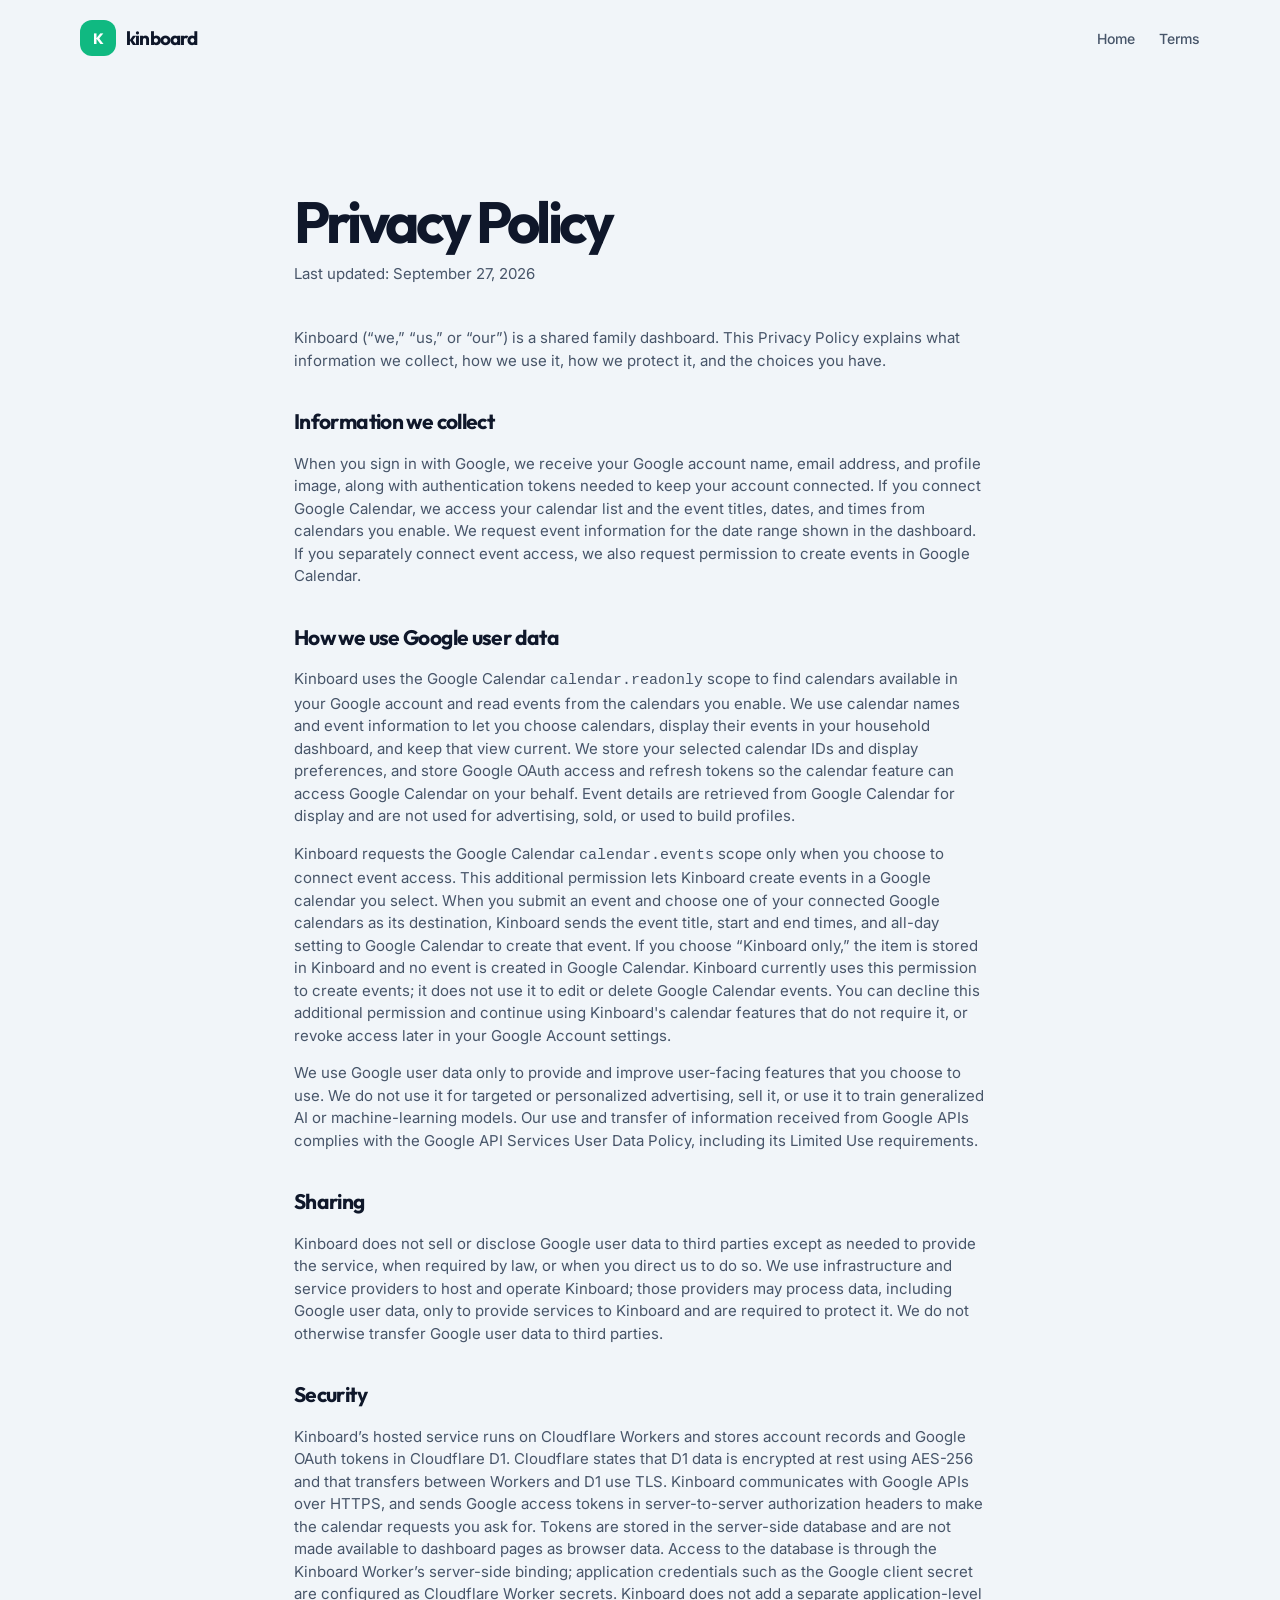
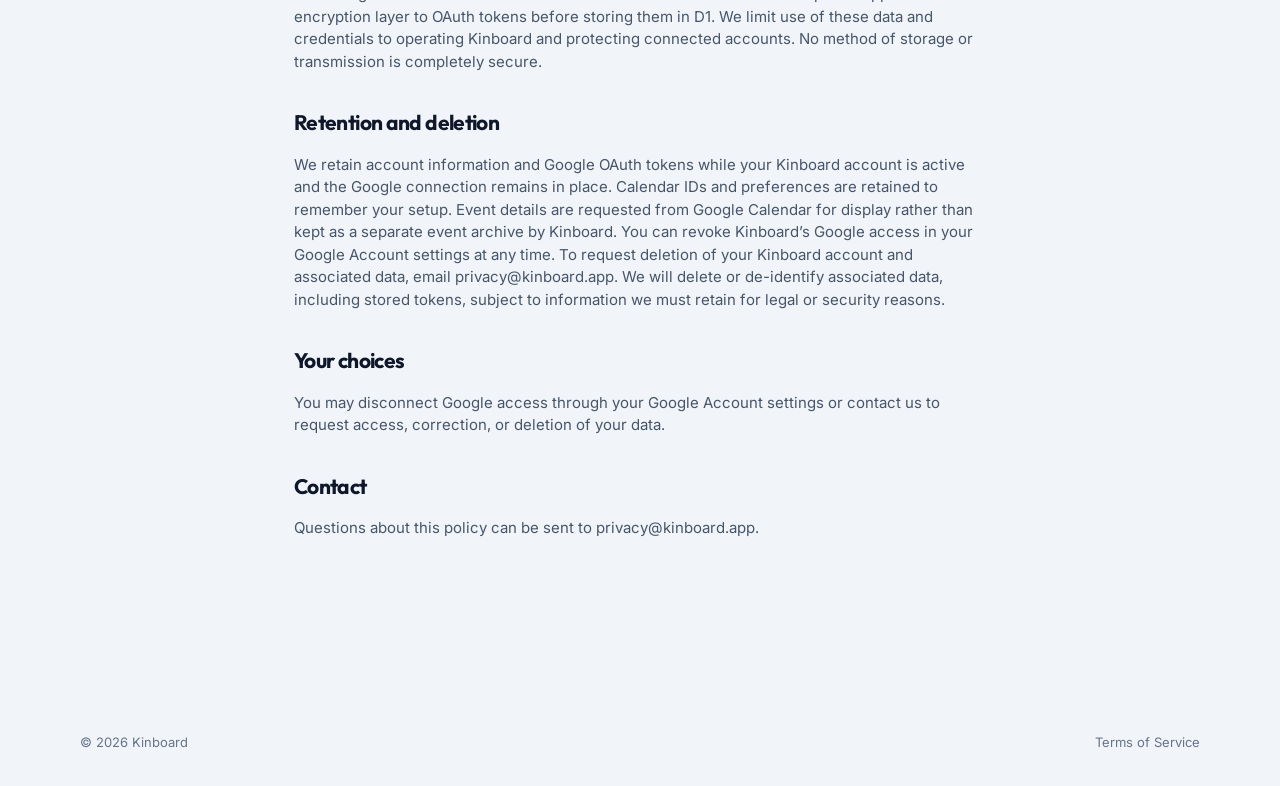
==== commit 9605a446: "Add SEO and social preview metadata" ====
--- a/privacy/index.html
+++ b/privacy/index.html
@@ -1 +1 @@
-<!doctype html><html lang="en"><head><meta charset="utf-8"><meta name="viewport" content="width=device-width, initial-scale=1"><title>Privacy Policy — Kinboard</title><link rel="preconnect" href="https://fonts.googleapis.com"><link rel="preconnect" href="https://fonts.gstatic.com" crossorigin><link href="https://fonts.googleapis.com/css2?family=Inter:wght@400;500;600;700&family=Outfit:wght@600;700&display=swap" rel="stylesheet"><link rel="stylesheet" href="../styles.css"></head><body><header class="site-header"><div class="container nav"><a class="brand" href="/"><span class="brand-mark">K</span> kinboard</a><nav class="nav-links"><a href="/">Home</a><a href="/terms/">Terms</a></nav></div></header><main class="legal container"><article class="card legal-card"><h1>Privacy Policy</h1><p class="updated">Last updated: September 27, 2026</p><p>Kinboard (“we,” “us,” or “our”) is a shared family dashboard. This Privacy Policy explains what information we collect, how we use it, how we protect it, and the choices you have.</p><h2>Information we collect</h2><p>When you sign in with Google, we receive your Google account name, email address, and profile image, along with authentication tokens needed to keep your account connected. If you connect Google Calendar, we access your calendar list and the event titles, dates, and times from calendars you enable. We request event information for the date range shown in the dashboard. If you separately connect event access, we also request permission to create events in Google Calendar.</p><h2>How we use Google user data</h2><p>Kinboard uses the Google Calendar <code>calendar.readonly</code> scope to find calendars available in your Google account and read events from the calendars you enable. We use calendar names and event information to let you choose calendars, display their events in your household dashboard, and keep that view current. We store your selected calendar IDs and display preferences, and store Google OAuth access and refresh tokens so the calendar feature can access Google Calendar on your behalf. Event details are retrieved from Google Calendar for display and are not used for advertising, sold, or used to build profiles.</p><p>Kinboard requests the Google Calendar <code>calendar.events</code> scope only when you choose to connect event access. This additional permission lets Kinboard create events in a Google calendar you select. When you submit an event and choose one of your connected Google calendars as its destination, Kinboard sends the event title, start and end times, and all-day setting to Google Calendar to create that event. If you choose “Kinboard only,” the item is stored in Kinboard and no event is created in Google Calendar. Kinboard currently uses this permission to create events; it does not use it to edit or delete Google Calendar events. You can decline this additional permission and continue using Kinboard's calendar features that do not require it, or revoke access later in your Google Account settings.</p><p>We use Google user data only to provide and improve user-facing features that you choose to use. We do not use it for targeted or personalized advertising, sell it, or use it to train generalized AI or machine-learning models. Our use and transfer of information received from Google APIs complies with the Google API Services User Data Policy, including its Limited Use requirements.</p><h2>Sharing</h2><p>Kinboard does not sell or disclose Google user data to third parties except as needed to provide the service, when required by law, or when you direct us to do so. We use infrastructure and service providers to host and operate Kinboard; those providers may process data, including Google user data, only to provide services to Kinboard and are required to protect it. We do not otherwise transfer Google user data to third parties.</p><h2>Security</h2><p>Kinboard’s hosted service runs on Cloudflare Workers and stores account records and Google OAuth tokens in Cloudflare D1. Cloudflare states that D1 data is encrypted at rest using AES-256 and that transfers between Workers and D1 use TLS. Kinboard communicates with Google APIs over HTTPS, and sends Google access tokens in server-to-server authorization headers to make the calendar requests you ask for. Tokens are stored in the server-side database and are not made available to dashboard pages as browser data. Access to the database is through the Kinboard Worker’s server-side binding; application credentials such as the Google client secret are configured as Cloudflare Worker secrets. Kinboard does not add a separate application-level encryption layer to OAuth tokens before storing them in D1. We limit use of these data and credentials to operating Kinboard and protecting connected accounts. No method of storage or transmission is completely secure.</p><h2>Retention and deletion</h2><p>We retain account information and Google OAuth tokens while your Kinboard account is active and the Google connection remains in place. Calendar IDs and preferences are retained to remember your setup. Event details are requested from Google Calendar for display rather than kept as a separate event archive by Kinboard. You can revoke Kinboard’s Google access in your Google Account settings at any time. To request deletion of your Kinboard account and associated data, email <a href="mailto:privacy@kinboard.app">privacy@kinboard.app</a>. We will delete or de-identify associated data, including stored tokens, subject to information we must retain for legal or security reasons.</p><h2>Your choices</h2><p>You may disconnect Google access through your Google Account settings or contact us to request access, correction, or deletion of your data.</p><h2>Contact</h2><p>Questions about this policy can be sent to <a href="mailto:privacy@kinboard.app">privacy@kinboard.app</a>.</p></article></main><footer class="site-footer"><div class="container footer-inner"><span>© 2026 Kinboard</span><a href="/terms/">Terms of Service</a></div></footer></body></html>
+<!doctype html><html lang="en"><head><meta charset="utf-8"><meta name="viewport" content="width=device-width, initial-scale=1"><meta name="description" content="Learn how Kinboard handles account, calendar, and household data, and how to manage your privacy choices."><link rel="canonical" href="https://kinboard.xyz/privacy/"><meta name="robots" content="index, follow"><title>Privacy Policy — Kinboard</title><meta property="og:type" content="website"><meta property="og:site_name" content="Kinboard"><meta property="og:title" content="Privacy Policy — Kinboard"><meta property="og:description" content="Learn how Kinboard handles account, calendar, and household data, and how to manage your privacy choices."><meta property="og:url" content="https://kinboard.xyz/privacy/"><meta property="og:image" content="https://kinboard.xyz/assets/kinboard-social.png"><meta property="og:image:width" content="1200"><meta property="og:image:height" content="630"><meta name="twitter:card" content="summary_large_image"><meta name="twitter:title" content="Privacy Policy — Kinboard"><meta name="twitter:description" content="Learn how Kinboard handles account, calendar, and household data, and how to manage your privacy choices."><meta name="twitter:image" content="https://kinboard.xyz/assets/kinboard-social.png"><link rel="preconnect" href="https://fonts.googleapis.com"><link rel="preconnect" href="https://fonts.gstatic.com" crossorigin><link href="https://fonts.googleapis.com/css2?family=Inter:wght@400;500;600;700&family=Outfit:wght@600;700&display=swap" rel="stylesheet"><link rel="stylesheet" href="../styles.css"></head><body><header class="site-header"><div class="container nav"><a class="brand" href="/"><span class="brand-mark">K</span> kinboard</a><nav class="nav-links"><a href="/">Home</a><a href="/terms/">Terms</a></nav></div></header><main class="legal container"><article class="card legal-card"><h1>Privacy Policy</h1><p class="updated">Last updated: September 27, 2026</p><p>Kinboard (“we,” “us,” or “our”) is a shared family dashboard. This Privacy Policy explains what information we collect, how we use it, how we protect it, and the choices you have.</p><h2>Information we collect</h2><p>When you sign in with Google, we receive your Google account name, email address, and profile image, along with authentication tokens needed to keep your account connected. If you connect Google Calendar, we access your calendar list and the event titles, dates, and times from calendars you enable. We request event information for the date range shown in the dashboard. If you separately connect event access, we also request permission to create events in Google Calendar.</p><h2>How we use Google user data</h2><p>Kinboard uses the Google Calendar <code>calendar.readonly</code> scope to find calendars available in your Google account and read events from the calendars you enable. We use calendar names and event information to let you choose calendars, display their events in your household dashboard, and keep that view current. We store your selected calendar IDs and display preferences, and store Google OAuth access and refresh tokens so the calendar feature can access Google Calendar on your behalf. Event details are retrieved from Google Calendar for display and are not used for advertising, sold, or used to build profiles.</p><p>Kinboard requests the Google Calendar <code>calendar.events</code> scope only when you choose to connect event access. This additional permission lets Kinboard create events in a Google calendar you select. When you submit an event and choose one of your connected Google calendars as its destination, Kinboard sends the event title, start and end times, and all-day setting to Google Calendar to create that event. If you choose “Kinboard only,” the item is stored in Kinboard and no event is created in Google Calendar. Kinboard currently uses this permission to create events; it does not use it to edit or delete Google Calendar events. You can decline this additional permission and continue using Kinboard's calendar features that do not require it, or revoke access later in your Google Account settings.</p><p>We use Google user data only to provide and improve user-facing features that you choose to use. We do not use it for targeted or personalized advertising, sell it, or use it to train generalized AI or machine-learning models. Our use and transfer of information received from Google APIs complies with the Google API Services User Data Policy, including its Limited Use requirements.</p><h2>Sharing</h2><p>Kinboard does not sell or disclose Google user data to third parties except as needed to provide the service, when required by law, or when you direct us to do so. We use infrastructure and service providers to host and operate Kinboard; those providers may process data, including Google user data, only to provide services to Kinboard and are required to protect it. We do not otherwise transfer Google user data to third parties.</p><h2>Security</h2><p>Kinboard’s hosted service runs on Cloudflare Workers and stores account records and Google OAuth tokens in Cloudflare D1. Cloudflare states that D1 data is encrypted at rest using AES-256 and that transfers between Workers and D1 use TLS. Kinboard communicates with Google APIs over HTTPS, and sends Google access tokens in server-to-server authorization headers to make the calendar requests you ask for. Tokens are stored in the server-side database and are not made available to dashboard pages as browser data. Access to the database is through the Kinboard Worker’s server-side binding; application credentials such as the Google client secret are configured as Cloudflare Worker secrets. Kinboard does not add a separate application-level encryption layer to OAuth tokens before storing them in D1. We limit use of these data and credentials to operating Kinboard and protecting connected accounts. No method of storage or transmission is completely secure.</p><h2>Retention and deletion</h2><p>We retain account information and Google OAuth tokens while your Kinboard account is active and the Google connection remains in place. Calendar IDs and preferences are retained to remember your setup. Event details are requested from Google Calendar for display rather than kept as a separate event archive by Kinboard. You can revoke Kinboard’s Google access in your Google Account settings at any time. To request deletion of your Kinboard account and associated data, email <a href="mailto:privacy@kinboard.app">privacy@kinboard.app</a>. We will delete or de-identify associated data, including stored tokens, subject to information we must retain for legal or security reasons.</p><h2>Your choices</h2><p>You may disconnect Google access through your Google Account settings or contact us to request access, correction, or deletion of your data.</p><h2>Contact</h2><p>Questions about this policy can be sent to <a href="mailto:privacy@kinboard.app">privacy@kinboard.app</a>.</p></article></main><footer class="site-footer"><div class="container footer-inner"><span>© 2026 Kinboard</span><a href="/terms/">Terms of Service</a></div></footer></body></html>
--- a/styles.css
+++ b/styles.css
@@ -24,16 +24,19 @@
 .container { width: min(1120px, calc(100% - 40px)); margin: 0 auto; }
 .site-header { padding: 20px 0; }
 .nav { display: flex; align-items: center; justify-content: space-between; gap: 24px; }
-.brand { display: flex; align-items: center; gap: 10px; font-weight: 800; font-size: 19px; letter-spacing: -.04em; }
-.brand-mark { display: grid; place-items: center; width: 36px; height: 36px; border-radius: 12px; background: #059669; color: #fff; font-size: 19px; }
+.brand { display: flex; align-items: center; gap: 10px; font: 700 19px Outfit, sans-serif; letter-spacing: -.04em; }
+.brand-mark { display: grid; place-items: center; width: 36px; height: 36px; border-radius: 12px; background: #10b981; color: #fff; font: 750 15px/1 Outfit, sans-serif; letter-spacing: -.06em; }
 .nav-links { display: flex; align-items: center; gap: 24px; color: #475569; font-size: 14px; font-weight: 500; }
 .nav-links a:hover { color: var(--ink); }
 .nav-button, .button { display: inline-flex; align-items: center; justify-content: center; border-radius: 14px; padding: 12px 18px; background: #0f172a; color: #fff; font-weight: 700; font-size: 14px; transition: background .18s ease, transform .18s ease; }
 .nav-button:hover, .button:hover { background: #1e293b; transform: translateY(-1px); }
 
 .hero { padding: 56px 0 68px; text-align: center; }
-.eyebrow { display: inline-flex; align-items: center; gap: 8px; padding: 7px 12px; border: 1px solid #bbf7d0; border-radius: 999px; color: #047857; background: #ecfdf5; font-size: 13px; font-weight: 700; }
-.eyebrow span { width: 8px; height: 8px; background: #10b981; border-radius: 50%; }
+.eyebrow { display: inline-flex; align-items: center; gap: 8px; min-height: 34px; padding: 7px 12px; border: 1px solid #bbf7d0; border-radius: 999px; color: #047857; background: #ecfdf5; font-size: 13px; font-weight: 700; }
+.eyebrow > span:first-child { flex: 0 0 8px; width: 8px; height: 8px; background: #10b981; border-radius: 50%; }
+.eyebrow .eyebrow-message { display: inline-block; flex: 0 1 auto; width: auto; max-width: min(64ch, calc(100vw - 100px)); overflow: hidden; white-space: nowrap; text-align: left; text-overflow: ellipsis; transition: opacity .26s ease, filter .26s ease, transform .26s ease; }
+.eyebrow-message.is-leaving { opacity: 0; filter: blur(8px); transform: translateY(-7px); }
+.eyebrow-message.is-entering { opacity: 0; filter: blur(8px); transform: translateY(7px); }
 h1, h2, h3, .time, .temperature { font-family: Outfit, Inter, ui-sans-serif, system-ui, sans-serif; }
 h1 { max-width: 740px; margin: 22px auto 18px; font-size: clamp(44px, 7vw, 76px); line-height: .98; letter-spacing: -.065em; font-weight: 700; }
 .hero-copy { max-width: 560px; margin: 0 auto 28px; color: var(--muted); font-size: 18px; }
@@ -42,31 +45,57 @@
 .button.secondary:hover { background: #f8fafc; }
 
 .preview { padding-bottom: 76px; }
-.dashboard { display: grid; grid-template-columns: .75fr 1.25fr; gap: 18px; padding: 22px; border: 1px solid var(--line); border-radius: 28px; background: #e8eef5; box-shadow: var(--shadow); }
-.card { border: 1px solid var(--line); border-radius: 22px; background: var(--surface); padding: 24px; box-shadow: 0 2px 8px rgba(15,23,42,.035); }
-.time-card { display: flex; flex-direction: column; justify-content: center; min-height: 310px; text-align: center; }
-.time { font-size: clamp(40px, 6vw, 68px); font-weight: 800; letter-spacing: -.07em; line-height: 1; }
-.date { margin-top: 12px; color: #64748b; font-size: 16px; }
-.weather-card { position: relative; }
-.weather-main { display: flex; align-items: center; gap: 16px; padding-bottom: 20px; border-bottom: 1px solid var(--line); }
-.weather-icon { font-size: 45px; }
-.temperature { font-size: 38px; font-weight: 800; letter-spacing: -.06em; }
-.feels { margin-left: 8px; color: var(--muted); font-size: 14px; }
-.condition { color: #475569; }
-.weather-stats, .forecast { display: grid; grid-template-columns: repeat(3, 1fr); gap: 15px; }
-.weather-stats { padding: 18px 0; border-bottom: 1px solid var(--line); text-align: center; }
-.stat-label { display: block; color: var(--muted); font-size: 12px; }
-.stat-value { font-size: 14px; font-weight: 700; }
-.forecast { padding-top: 18px; }
-.forecast-day { display: grid; gap: 5px; color: #64748b; font-size: 13px; }
-.forecast-icon { font-size: 24px; }
-.forecast-temp { color: var(--ink); font-weight: 700; }
-.dashboard > .card[style*="grid-column"] { grid-column: 1 / -1; }
-.dashboard > .card[style*="grid-column"] .eyebrow { border: 0; padding: 0; color: var(--ink); background: transparent; font-size: 17px; }
-.dashboard > .card[style*="grid-column"] > div[style*="display:flex"] > div { border: 1px solid var(--line); background: #f8fafc !important; color: #0f172a; text-align: left !important; }
-.dashboard > .card[style*="grid-column"] > div[style*="display:flex"] > div:nth-child(2) { border-color: #bfdbfe; background: #eff6ff !important; }
-.dashboard > .card[style*="grid-column"] > div[style*="display:flex"] > div:nth-child(3) { border-color: #fde68a; background: #fffbeb !important; }
-.dashboard > .card[style*="grid-column"] > div[style*="display:flex"] small { display: inline-block; margin-top: 5px; color: #64748b !important; }
+.dashboard-shell { position: relative; max-height: 720px; overflow: hidden; border-radius: 25px; -webkit-mask-image: linear-gradient(to bottom, #000 0%, #000 70%, transparent 100%); mask-image: linear-gradient(to bottom, #000 0%, #000 70%, transparent 100%); }
+.dashboard { display: grid; gap: 14px; padding: 22px; border: 1px solid #dce5e9; border-radius: 25px; background: #f1f5f5; box-shadow: 0 20px 55px rgba(15, 23, 42, .11); }
+.dashboard-header { display: flex; align-items: center; gap: 20px; min-height: 49px; }
+.dashboard-brand { display: flex; align-items: center; gap: 10px; }
+.dashboard-brand .brand-mark { width: 38px; height: 38px; border-radius: 13px; }
+.dashboard-brand strong { display: block; font: 700 17px Outfit, sans-serif; letter-spacing: -.04em; }
+.dashboard-eyebrow { display: block; margin-bottom: 1px; color: #64748b; font-size: 8px; font-weight: 700; letter-spacing: .14em; }
+.dashboard-date { margin-left: auto; color: #64748b; font-size: 12px; font-weight: 500; }
+.dashboard-controls { display: flex; gap: 6px; }
+.dashboard-controls span { display: grid; width: 30px; height: 30px; place-items: center; border: 1px solid #e2e8f0; border-radius: 9px; background: #fff; color: #64748b; font-size: 14px; }
+.dashboard-overview { display: grid; grid-template-columns: .86fr 2.14fr; gap: 12px; }
+.preview-card { min-width: 0; border: 1px solid #e2e8f0; border-radius: 15px; background: #fff; box-shadow: 0 2px 7px rgba(15,23,42,.035); }
+.clock-preview { display: flex; min-height: 132px; flex-direction: column; justify-content: center; padding: 14px 20px; background: radial-gradient(ellipse at 95% 5%, rgba(16,185,129,.11), transparent 54%), #fff; }
+.card-kicker { display: flex; align-items: center; gap: 7px; margin-bottom: 7px; color: #64748b; font-size: 9px; font-weight: 700; letter-spacing: .12em; }
+.card-kicker i { width: 7px; height: 7px; border-radius: 50%; background: #10b981; }
+.clock-preview strong { font: 700 clamp(34px, 4vw, 50px)/1 Outfit, sans-serif; letter-spacing: -.06em; }
+.clock-preview > span:last-child { margin-top: 6px; color: #64748b; font-size: 12px; }
+.weather-preview { padding: 13px 20px; background: radial-gradient(ellipse at 92% 0%, rgba(59,130,246,.1), transparent 52%), #fff; }
+.weather-reading { display: flex; align-items: center; gap: 13px; }
+.weather-reading > span { font-size: 37px; }
+.weather-reading strong { margin-right: 9px; font: 700 31px Outfit, sans-serif; letter-spacing: -.05em; }
+.weather-reading small { color: #64748b; font-size: 11px; }
+.weather-reading div > span { display: block; color: #475569; font-size: 12px; }
+.weather-summary { display: grid; grid-template-columns: repeat(4, 1fr); gap: 8px; margin-top: 9px; border-top: 1px solid #e2e8f0; padding-top: 8px; color: #64748b; font-size: 9px; text-align: center; }
+.weather-summary b { display: block; margin-top: 2px; color: #0f172a; font-size: 11px; }
+.calendar-preview { padding: 13px 16px 15px; }
+.preview-card h2 { margin: 0 0 10px; font: 650 15px Outfit, sans-serif; }
+.calendar-days { display: grid; grid-template-columns: repeat(4, 1fr); gap: 9px; }
+.calendar-days > div { display: flex; min-height: 73px; flex-direction: column; align-items: center; justify-content: center; gap: 3px; border: 1px solid #e2e8f0; border-radius: 11px; background: #f8fafc; }
+.calendar-days .selected-day { border-color: #a7f3d0; background: #ecfdf5; }
+.calendar-days small { color: #64748b; font-size: 9px; font-weight: 700; letter-spacing: .08em; }
+.calendar-days b { font: 700 17px Outfit, sans-serif; }
+.calendar-days span { color: #64748b; font-size: 9px; }
+.dashboard-columns { display: grid; grid-template-columns: 1.35fr 1fr; align-items: start; gap: 12px; }
+.chores-preview, .meals-preview, .notes-preview { padding: 15px 17px; }
+.points-banner { margin-bottom: 11px; border-radius: 10px; padding: 9px 11px; background: #ecfdf5; color: #047857; font-size: 11px; }
+.points-banner span { color: #64748b; }
+.member-row { display: flex; align-items: center; gap: 7px; margin: 8px 0 3px; font-size: 11px; }
+.member-row i { display: grid; width: 22px; height: 22px; place-items: center; border-radius: 50%; background: #60a5fa; color: white; font-size: 10px; font-style: normal; font-weight: 700; }
+.member-row.second i { background: #f472b6; }
+.member-row small { margin-left: auto; color: #64748b; }
+.chore-line { display: flex; align-items: center; gap: 8px; border-top: 1px solid #f1f5f9; padding: 7px 2px; color: #334155; font-size: 11px; }
+.checkbox { display: grid; width: 15px; height: 15px; place-items: center; border: 1px solid #cbd5e1; border-radius: 4px; color: white; font-size: 10px; }
+.checkbox.checked { border-color: #10b981; background: #10b981; }
+.chore-line .done { color: #94a3b8; text-decoration: line-through; }
+.dashboard-side { display: grid; gap: 12px; }
+.meal-date { color: #64748b; font-size: 8px; font-weight: 700; letter-spacing: .1em; }
+.meal-line { display: flex; justify-content: space-between; gap: 8px; border-top: 1px solid #f1f5f9; padding: 9px 0 2px; font-size: 11px; }
+.meal-line b { color: #64748b; }
+.note { border: 1px solid #fde68a; border-radius: 10px; padding: 11px; background: #fffbeb; color: #78350f; font-size: 11px; }
+.note small { display: block; margin-top: 7px; color: #a16207; text-align: right; }
 
 .feature-grid { display: grid; grid-template-columns: repeat(3, 1fr); gap: 20px; padding-bottom: 78px; }
 .feature-card { min-height: 190px; transition: transform .18s ease, box-shadow .18s ease; }
@@ -82,7 +111,9 @@
 .cta .button { color: #064e3b; background: #a7f3d0; }
 .cta .button:hover { background: #6ee7b7; }
 .site-footer { padding: 24px 0 38px; color: var(--muted); font-size: 13px; }
-.footer-inner { display: flex; justify-content: space-between; gap: 20px; }
+.footer-note { margin: 0; text-align: center; }
+.footer-note span { color: #ef4444; }
+.footer-inner { display: flex; align-items: center; justify-content: space-between; gap: 20px; }
 .footer-links { display: flex; gap: 18px; }
 
 .legal { padding: 54px 0 90px; }
@@ -97,12 +128,17 @@
   .container { width: min(100% - 28px, 1120px); }
   .nav-links a:not(.nav-button) { display: none; }
   .hero { padding-top: 34px; }
-  .dashboard, .feature-grid { grid-template-columns: 1fr; }
-  .dashboard { padding: 12px; }
-  .time-card { min-height: 220px; }
-  .card { padding: 20px; }
+  .dashboard { gap: 10px; padding: 12px; }
+  .dashboard-shell { max-height: 760px; border-radius: 20px; -webkit-mask-image: linear-gradient(to bottom, #000 0%, #000 68%, transparent 100%); mask-image: linear-gradient(to bottom, #000 0%, #000 68%, transparent 100%); }
+  .dashboard-overview { grid-template-columns: 1fr; }
+  .dashboard-columns { grid-template-columns: 1fr; }
+  .feature-grid { grid-template-columns: 1fr; }
+  .dashboard-date { display: none; }
+  .dashboard-controls span { width: 27px; height: 27px; }
   .cta { padding: 34px 22px; }
-  .footer-inner { flex-direction: column; }
+  .footer-inner { flex-direction: column; align-items: center; text-align: center; }
+  .footer-note { order: -1; }
+  .footer-links { justify-content: center; flex-wrap: wrap; }
 }
 
 @media (prefers-reduced-motion: reduce) {
